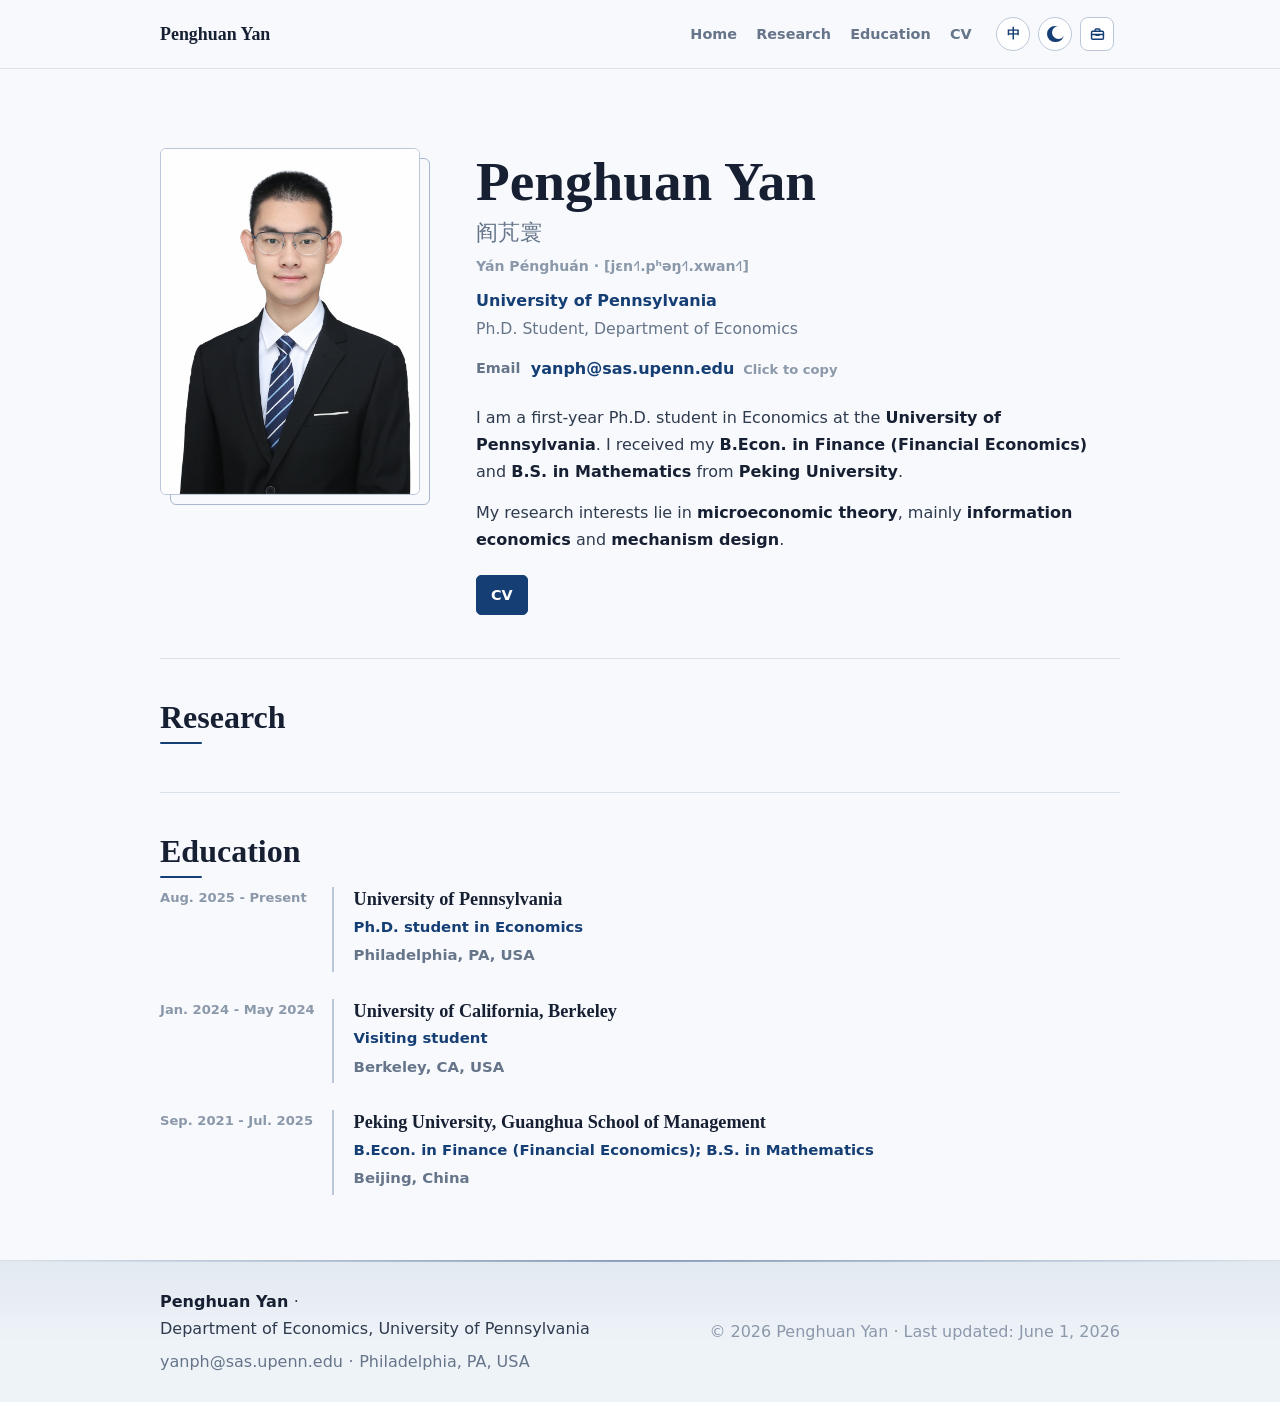
==== index.html @ 99eb7aa3 "Deploy static site from yanph2003/yanph2003-site-source@e42d68d009aa520692b588f45a4c10250c3b71d7" ====
<!DOCTYPE html><html lang="en" data-layout="default"> <head><meta charset="UTF-8"><meta name="viewport" content="width=device-width, initial-scale=1.0"><meta name="description" content="I am a first-year Ph.D. student in Economics at the University of Pennsylvania. I received my B.Econ. in Finance (Financial Economics) and B.S. in Mathematics from Peking University."><meta name="generator" content="Astro v6.4.2"><meta name="site-version" content="e42d68d009aa520692b588f45a4c10250c3b71d7"><link rel="icon" type="image/png" href="/images/favicon.png?v=e42d68d009aa520692b588f45a4c10250c3b71d7"><link rel="apple-touch-icon" href="/images/favicon.png?v=e42d68d009aa520692b588f45a4c10250c3b71d7"><title>Penghuan Yan - Ph.D. Student, Department of Economics</title><script>(function(){const darkLabel = "Switch to dark mode";
const lightLabel = "Switch to light mode";

      (() => {
        const storageKey = "site-theme";
        const root = document.documentElement;

        const getStoredTheme = () => {
          try {
            return localStorage.getItem(storageKey);
          } catch {
            return null;
          }
        };

        const setStoredTheme = (theme) => {
          try {
            localStorage.setItem(storageKey, theme);
          } catch {}
        };

        const applyTheme = (theme) => {
          const nextTheme = theme === "dark" ? "dark" : "light";
          root.dataset.theme = nextTheme;

          document.querySelectorAll("[data-theme-toggle]").forEach((button) => {
            const isDark = nextTheme === "dark";
            button.setAttribute("aria-pressed", String(isDark));
            button.setAttribute("aria-label", isDark ? lightLabel : darkLabel);
          });
        };

        applyTheme(getStoredTheme() ?? "light");

        const bindThemeToggle = () => {
          applyTheme(getStoredTheme() ?? root.dataset.theme ?? "light");
          document.querySelectorAll("[data-theme-toggle]").forEach((button) => {
            button.addEventListener("click", () => {
              const nextTheme = root.dataset.theme === "dark" ? "light" : "dark";
              setStoredTheme(nextTheme);
              applyTheme(nextTheme);
            });
          });
        };

        if (document.readyState === "loading") {
          document.addEventListener("DOMContentLoaded", bindThemeToggle, { once: true });
        } else {
          bindThemeToggle();
        }
      })();
    })();</script><script>
      (() => {
        const root = document.documentElement;

        const setMenuOpen = (open) => {
          root.dataset.menuOpen = open ? "true" : "false";
          document.body.style.overflow = open ? "hidden" : "";

          document.querySelectorAll("[data-menu-toggle]").forEach((button) => {
            button.setAttribute("aria-expanded", String(open));
          });

          document.querySelectorAll("[data-mobile-menu]").forEach((menu) => {
            menu.setAttribute("aria-hidden", String(!open));
          });

          document.querySelectorAll("[data-menu-backdrop]").forEach((backdrop) => {
            backdrop.hidden = !open;
          });
        };

        const bindMenu = () => {
          setMenuOpen(false);

          document.querySelectorAll("[data-menu-toggle]").forEach((button) => {
            button.addEventListener("click", () => {
              setMenuOpen(root.dataset.menuOpen !== "true");
            });
          });

          document.querySelectorAll("[data-menu-close]").forEach((item) => {
            item.addEventListener("click", () => setMenuOpen(false));
          });

          document.addEventListener("keydown", (event) => {
            if (event.key === "Escape") setMenuOpen(false);
          });
        };

        if (document.readyState === "loading") {
          document.addEventListener("DOMContentLoaded", bindMenu, { once: true });
        } else {
          bindMenu();
        }
      })();
    </script><script>(function(){const siteVersion = "e42d68d009aa520692b588f45a4c10250c3b71d7";

      (() => {
        if (siteVersion === "local-dev") return;

        const versionUrl = `/site-version.json?ts=${Date.now()}`;

        fetch(versionUrl, { cache: "no-store" })
          .then((response) => (response.ok ? response.json() : null))
          .then((data) => {
            const latest = data && data.version;
            if (!latest || latest === siteVersion) return;

            const reloadKey = `site-version-reload:${latest}`;
            if (sessionStorage.getItem(reloadKey)) return;

            sessionStorage.setItem(reloadKey, "1");
            const nextUrl = new URL(window.location.href);
            nextUrl.searchParams.set("v", String(latest).slice(0, 12));
            window.location.replace(nextUrl.toString());
          })
          .catch(() => {});
      })();
    })();</script><script>
      (() => {
        const formatUpdatedTime = () => {
          const browserTimeZone = Intl.DateTimeFormat().resolvedOptions().timeZone;

          document.querySelectorAll("[data-build-timestamp]").forEach((node) => {
            const timestamp = node.getAttribute("data-build-timestamp");
            if (!timestamp) return;

            const date = new Date(timestamp);
            const pageLocale = document.documentElement.lang?.toLowerCase().startsWith("zh") ? "zh-CN" : "en-US";
            const timeZone = browserTimeZone || "Asia/Shanghai";

            try {
              const dateTime = new Intl.DateTimeFormat(pageLocale, {
                timeZone,
                year: "numeric",
                month: pageLocale === "zh-CN" ? "numeric" : "long",
                day: "numeric",
                hour: "2-digit",
                minute: "2-digit",
                second: "2-digit",
                hour12: false,
              }).format(date);
              const zoneName = new Intl.DateTimeFormat("en-US", {
                timeZone,
                timeZoneName: "short",
              }).formatToParts(date).find((part) => part.type === "timeZoneName")?.value;

              node.textContent = zoneName ? `${dateTime} ${zoneName}` : dateTime;
            } catch {}
          });
        };

        if (document.readyState === "loading") {
          document.addEventListener("DOMContentLoaded", formatUpdatedTime, { once: true });
        } else {
          formatUpdatedTime();
        }
      })();
    </script><link rel="stylesheet" href="/_astro/BaseLayout.gi9dx5BN.css"></head> <body> <div class="site-shell"> <header class="site-header"> <nav class="site-nav" aria-label="Primary navigation"> <button class="menu-toggle" type="button" aria-label="Open navigation menu" aria-expanded="false" aria-controls="mobile-menu" data-menu-toggle> <span aria-hidden="true"></span> <span aria-hidden="true"></span> <span aria-hidden="true"></span> </button> <a class="brand" href="#home"> <span>Penghuan Yan</span> </a> <div class="nav-links"><a href="#home">Home</a><a href="#research">Research</a><a href="#education">Education</a><a href="/files/penghuan-yan-cv.pdf">CV</a></div> <div class="site-controls" aria-label="Site controls"> <a class="nav-action" href="/zh/" aria-label="Switch to Chinese"> <span aria-hidden="true">中</span> </a> <button class="theme-toggle" type="button" aria-label="Toggle dark mode" aria-pressed="false" data-theme-toggle> <span class="theme-icon" aria-hidden="true"></span> </button> <a class="nav-action toolbox-action" href="/tools/" aria-label="Open toolbox" title="Toolbox"> <svg viewBox="0 0 24 24" aria-hidden="true" focusable="false"> <path d="M9 7V6.2C9 5.5 9.5 5 10.2 5h3.6c.7 0 1.2.5 1.2 1.2V7"></path> <path d="M5.8 8h12.4c.7 0 1.3.6 1.3 1.3v7.4c0 .7-.6 1.3-1.3 1.3H5.8c-.7 0-1.3-.6-1.3-1.3V9.3C4.5 8.6 5.1 8 5.8 8Z"></path> <path d="M4.5 12h15"></path> <path d="M10 12v1.1h4V12"></path> </svg> </a> </div> </nav> </header>  <button class="mobile-menu-backdrop" type="button" data-menu-backdrop data-menu-close hidden></button> <aside class="mobile-menu" id="mobile-menu" aria-label="Mobile navigation" aria-hidden="true" data-mobile-menu> <div class="mobile-menu-head"> <span>Penghuan Yan</span> <button class="menu-close" type="button" aria-label="Close navigation menu" data-menu-close> <span aria-hidden="true"></span> <span aria-hidden="true"></span> </button> </div> <nav class="mobile-menu-links" aria-label="Mobile navigation"> <a href="#home" data-menu-close>Home</a><a href="#research" data-menu-close>Research</a><a href="#education" data-menu-close>Education</a><a href="/files/penghuan-yan-cv.pdf" data-menu-close>CV</a> </nav> </aside>  <main class="main-content">  <section class="academic-hero" id="home"> <div class="portrait-frame"> <img src="/images/profile-penghuan-yan.jpg" alt="Portrait of Penghuan Yan"> </div> <div class="hero-profile">  <h1>Penghuan Yan</h1> <p class="hero-name-cn"> <span>阎芃寰</span> <span class="name-reading">Yán Pénghuán · [jɛn˧˥.pʰəŋ˧˥.xwan˧˥]</span> </p> <p class="hero-affiliation">University of Pennsylvania</p> <p class="hero-title">Ph.D. Student, Department of Economics</p> <div class="hero-email"> <span>Email</span> <button class="email-copy" type="button" data-copy-email="yanph@sas.upenn.edu" data-copy-done="Copied" data-copy-failed="Copy failed" aria-label="Copy email address: yanph@sas.upenn.edu" title="Copy email address"> <span class="email-text">yanph@sas.upenn.edu</span> <span class="copy-status" aria-live="polite" data-copy-status> Click to copy </span> </button> </div> <div class="markdown-body hero-bio"> <p>I am a first-year Ph.D. student in Economics at the <strong>University of Pennsylvania</strong>. I received my <strong>B.Econ. in Finance (Financial Economics)</strong> and <strong>B.S. in Mathematics</strong> from <strong>Peking University</strong>.</p>
<p>My research interests lie in <strong>microeconomic theory</strong>, mainly <strong>information economics</strong> and <strong>mechanism design</strong>.</p> </div> <div class="profile-actions" aria-label="Profile links"> <a class="button" href="/files/penghuan-yan-cv.pdf"> CV </a> </div> </div> </section> <div class="page-divider" aria-hidden="true"></div> <section class="academic-section" id="research"> <h2 class="section-title">Research</h2> <div class="paper-list">  </div> </section> <div class="page-divider" aria-hidden="true"></div> <section class="academic-section" id="education"> <h2 class="section-title">Education</h2> <div class="timeline-list"> <article class="timeline-entry"> <div class="timeline-time">Aug. 2025 - Present</div> <div class="timeline-copy"> <h3>University of Pennsylvania</h3> <p class="timeline-program">Ph.D. student in Economics</p> <p class="timeline-location">Philadelphia, PA, USA</p> <div class="markdown-body">  </div> </div> </article><article class="timeline-entry"> <div class="timeline-time">Jan. 2024 - May 2024</div> <div class="timeline-copy"> <h3>University of California, Berkeley</h3> <p class="timeline-program">Visiting student</p> <p class="timeline-location">Berkeley, CA, USA</p> <div class="markdown-body">  </div> </div> </article><article class="timeline-entry"> <div class="timeline-time">Sep. 2021 - Jul. 2025</div> <div class="timeline-copy"> <h3>Peking University, Guanghua School of Management</h3> <p class="timeline-program">B.Econ. in Finance (Financial Economics); B.S. in Mathematics</p> <p class="timeline-location">Beijing, China</p> <div class="markdown-body">  </div> </div> </article> </div> </section> <script type="module">(()=>{const i=async t=>{if(navigator.clipboard&&navigator.clipboard.writeText){await navigator.clipboard.writeText(t);return}const e=document.createElement("textarea");e.value=t,e.setAttribute("readonly",""),e.style.position="fixed",e.style.opacity="0",document.body.appendChild(e),e.select(),document.execCommand("copy"),e.remove()},n=()=>{document.querySelectorAll("[data-copy-email]").forEach(t=>{if(!(t instanceof HTMLButtonElement)||t.dataset.copyBound==="true")return;t.dataset.copyBound="true";const e=t.querySelector("[data-copy-status]"),a=e?.textContent??"";let o;t.addEventListener("click",async()=>{const c=t.dataset.copyEmail;if(c){try{await i(c),e&&(e.textContent=t.dataset.copyDone??a)}catch{e&&(e.textContent=t.dataset.copyFailed??a)}o&&window.clearTimeout(o),o=window.setTimeout(()=>{e&&(e.textContent=a)},1800)}})})};document.readyState==="loading"?document.addEventListener("DOMContentLoaded",n,{once:!0}):n()})();</script>  </main> <footer class="site-footer"> <div class="site-footer-inner"> <div class="footer-identity"> <p class="footer-line"> <strong>Penghuan Yan</strong> <span class="footer-separator" aria-hidden="true">·</span> <span>Department of Economics, University of Pennsylvania</span> </p> <p class="footer-line"> <span>yanph@sas.upenn.edu</span>  <span class="footer-separator" aria-hidden="true">·</span> <span>Philadelphia, PA, USA</span>  </p> </div> <p class="footer-meta">
© 2026 Penghuan Yan · Last updated: June 1, 2026 </p> </div> </footer> </div> </body></html>
---- _astro/BaseLayout.gi9dx5BN.css ----
:root{color-scheme:light;--ink: #172033;--text: #2e3a4d;--muted: #66758a;--light: #8b98aa;--paper: #f7f9fc;--surface: #ffffff;--surface-soft: #eef3f8;--line: #d8e0ea;--line-strong: #b9c7d8;--blue-ink: #102a43;--blue: #153e75;--blue-soft: #1d4e89;--blue-rgb: 21, 62, 117;--accent: #8a6f2a;--button-ink: #ffffff;--header-bg: rgba(247, 249, 252, .92);--header-border: rgba(216, 224, 234, .92);--control-bg: var(--surface);--control-bg-hover: var(--surface-soft);--shadow: 0 16px 34px rgba(16, 42, 67, .08);--max-width: 960px;--header-height: 68px}:root[data-theme=dark]{color-scheme:dark;--ink: #e7edf7;--text: #c8d4e5;--muted: #9cafc5;--light: #8296ad;--paper: #061524;--surface: #0d2034;--surface-soft: #112a45;--line: #233c58;--line-strong: #365775;--blue-ink: #dcecff;--blue: #8fb9e8;--blue-soft: #b7d4f2;--blue-rgb: 143, 185, 232;--accent: #c2a85f;--button-ink: #061524;--header-bg: rgba(6, 21, 36, .92);--header-border: rgba(55, 87, 117, .6);--control-bg: var(--surface);--control-bg-hover: var(--surface-soft);--shadow: 0 18px 40px rgba(0, 0, 0, .28)}*{box-sizing:border-box}html{scroll-behavior:smooth;overflow-x:clip}body{margin:0;font-family:"Source Sans 3",Segoe UI,ui-sans-serif,system-ui,-apple-system,BlinkMacSystemFont,sans-serif;color:var(--text);background:var(--paper);line-height:1.7;overflow-x:clip;-webkit-font-smoothing:antialiased}a{color:var(--blue);text-decoration:none}a:hover{color:var(--blue-soft)}a:focus-visible,button:focus-visible{outline:3px solid rgba(var(--blue-rgb),.24);outline-offset:3px}img{display:block;max-width:100%}button,textarea{font:inherit}h1,h2,h3,p{margin-top:0}h1,h2,h3{color:var(--ink);font-family:Georgia,Times New Roman,"Noto Serif SC",serif;font-weight:600;letter-spacing:0}.site-shell{min-height:100vh;display:flex;flex-direction:column}.site-header{position:fixed;top:0;right:0;left:0;max-width:100vw;overflow:hidden;z-index:20;border-bottom:1px solid var(--header-border);background:var(--header-bg);backdrop-filter:blur(12px)}.site-nav{width:min(var(--max-width),calc(100% - 32px));min-height:var(--header-height);margin:0 auto;display:flex;align-items:center;justify-content:space-between;gap:1.2rem;overflow:visible}.brand{display:inline-flex;align-items:center;color:var(--ink);font-family:Georgia,Times New Roman,"Noto Serif SC",serif;font-size:1.12rem;font-weight:600;white-space:nowrap}.brand:hover{color:var(--blue)}.nav-links{flex:1 1 auto;min-width:0;display:flex;align-items:center;justify-content:flex-end;gap:1.2rem;overflow-x:auto;scrollbar-width:none}.nav-links::-webkit-scrollbar{display:none}.nav-links a{position:relative;color:var(--muted);font-size:.9rem;font-weight:600;white-space:nowrap}.nav-links a:after{content:"";position:absolute;right:0;bottom:-4px;left:0;height:1px;background:var(--blue);transform:scaleX(0);transform-origin:left;transition:transform .16s ease}.nav-links a:hover,.nav-links a:focus-visible{color:var(--blue)}.nav-links a:hover:after,.nav-links a:focus-visible:after{transform:scaleX(1)}.site-controls{flex:0 0 auto;box-sizing:border-box;width:max-content;display:flex;align-items:center;gap:.5rem;padding:.35rem;border:0;border-radius:999px;background:transparent}.menu-toggle,.mobile-menu,.mobile-menu-backdrop{display:none}.nav-action,.theme-toggle{width:34px;height:34px;display:inline-flex;align-items:center;justify-content:center;padding:0;border:1px solid var(--line-strong);border-radius:999px;background:var(--control-bg);color:var(--blue);font-size:.82rem;font-weight:750;line-height:1}.theme-toggle{cursor:pointer}.nav-action{font-family:"Source Sans 3",Segoe UI,ui-sans-serif,system-ui,-apple-system,BlinkMacSystemFont,sans-serif}.toolbox-action{width:34px;border-radius:8px}.toolbox-action svg{width:19px;height:19px;display:block;fill:none;stroke:currentColor;stroke-width:1.85;stroke-linecap:round;stroke-linejoin:round}.nav-action:hover,.theme-toggle:hover{border-color:var(--blue);background:var(--control-bg-hover);color:var(--blue-soft)}.theme-icon{position:relative;width:1.06rem;height:1.06rem;display:block;border:2px solid currentColor;border-radius:999px;background:currentColor}.theme-icon:after{content:"";position:absolute;top:-.08rem;right:-.18rem;width:.82rem;height:.82rem;border-radius:999px;background:var(--control-bg)}.theme-toggle:hover .theme-icon:after{background:var(--control-bg-hover)}:root[data-theme=dark] .theme-icon{background:transparent}:root[data-theme=dark] .theme-icon:after{display:none}.main-content{flex:1 0 auto;padding-top:var(--header-height)}.hero-profile,.paper-body,.timeline-copy,.markdown-body{min-width:0;overflow-wrap:anywhere}.academic-hero,.academic-section,.toolbox-page{width:min(var(--max-width),calc(100% - 32px));margin:0 auto}.academic-hero{display:grid;grid-template-columns:260px minmax(0,1fr);gap:3.5rem;align-items:start;padding:5rem 0 2.7rem;scroll-margin-top:calc(var(--header-height) + 16px)}.portrait-frame{position:relative;isolation:isolate}.portrait-frame:after{content:"";position:absolute;inset:10px -10px -10px 10px;z-index:-1;border:1.5px solid rgba(var(--blue-rgb),.35);border-radius:6px}.portrait-frame img{width:100%;aspect-ratio:3 / 4;object-fit:cover;border:1px solid var(--line-strong);border-radius:6px;background:var(--surface-soft)}.hero-profile{max-width:100%;padding-top:.25rem}.hero-location{margin-bottom:.45rem;color:var(--light);font-size:.86rem;font-weight:700;letter-spacing:.04em;text-transform:uppercase}.hero-profile h1{margin-bottom:.2rem;font-size:clamp(2.45rem,6vw,3.45rem);line-height:1.08}.hero-name-cn{margin-bottom:.55rem;color:var(--muted);font-family:Georgia,Times New Roman,"Noto Serif SC",serif;font-size:1.35rem}.hero-name-cn.reading-only{margin-bottom:.75rem}.name-reading{display:block;margin-top:.2rem;color:var(--light);font-family:"Source Sans 3",Segoe UI,ui-sans-serif,system-ui,-apple-system,BlinkMacSystemFont,sans-serif;font-size:.88rem;font-weight:600}.reading-only .name-reading{margin-top:0;font-size:1rem}.hero-affiliation{margin-bottom:.1rem;color:var(--blue);font-weight:700}.hero-title{margin-bottom:.75rem;color:var(--muted);font-size:.98rem}.hero-bio{width:100%;max-width:660px}.hero-email{display:flex;flex-wrap:wrap;gap:.5rem .65rem;align-items:center;margin-bottom:1.35rem}.hero-email>span{color:var(--muted);font-size:.9rem;font-weight:750}.email-copy{min-width:0;display:inline-flex;flex-wrap:wrap;align-items:baseline;gap:.55rem;padding:0;border:0;background:transparent;color:var(--blue);cursor:pointer;text-align:left}.email-copy:hover .email-text,.email-copy:focus-visible .email-text{color:var(--blue-soft);text-decoration:underline;text-underline-offset:3px}.email-text{overflow-wrap:anywhere;font-size:1rem;font-weight:750}.copy-status{flex:0 0 auto;color:var(--light);font-size:.82rem;font-weight:700}.profile-actions{display:flex;flex-wrap:wrap;gap:.75rem;align-items:center;margin-top:1.35rem}.button{min-height:40px;display:inline-flex;align-items:center;justify-content:center;gap:8px;padding:0 14px;border:1.5px solid var(--blue);border-radius:5px;background:var(--blue);color:var(--button-ink);font-size:.9rem;font-weight:700}.button.secondary{background:transparent;color:var(--blue)}.button:hover{border-color:var(--blue-soft);background:var(--blue-soft);color:var(--button-ink)}.button.secondary:hover{background:rgba(var(--blue-rgb),.1);color:var(--blue)}.page-divider{width:min(var(--max-width),calc(100% - 32px));height:1px;margin:0 auto;background:var(--line)}.academic-section{padding:2.45rem 0;scroll-margin-top:calc(var(--header-height) + 16px)}.section-title{display:inline-block;margin-bottom:.55rem;font-size:clamp(1.65rem,3vw,2rem);line-height:1.2}.section-title:after{content:"";display:block;width:42px;height:2px;margin-top:.35rem;border-radius:2px;background:var(--blue)}.section-subtitle{max-width:680px;margin-bottom:1.45rem;color:var(--muted);font-size:.96rem}.paper-list,.timeline-list{display:grid;gap:1.7rem}.paper-item{display:grid;grid-template-columns:150px minmax(0,1fr);gap:1.4rem}.timeline-entry{--timeline-time-column: 150px;display:grid;grid-template-columns:var(--timeline-time-column) minmax(0,1fr);gap:1.4rem}html[lang=zh-CN] .timeline-entry{--timeline-time-column: 205px}.paper-meta,.timeline-time{color:var(--light);font-size:.82rem;font-weight:700;font-variant-numeric:tabular-nums}.timeline-time{white-space:nowrap}.paper-meta{display:flex;flex-direction:column;gap:.35rem}.paper-body,.timeline-copy{padding-left:1.2rem;border-left:2px solid var(--line-strong)}.paper-body h3,.timeline-copy h3{margin-bottom:.25rem;font-size:1.14rem;line-height:1.38}.paper-advisor,.paper-status{margin-bottom:.35rem;color:var(--muted);font-size:.9rem}.paper-status{color:var(--blue);font-weight:700}.paper-links{display:flex;flex-wrap:wrap;gap:.6rem;margin-top:.75rem}.paper-links a{padding:.18rem .55rem;border:1px solid var(--line-strong);border-radius:4px;color:var(--blue);font-size:.82rem;font-weight:700}.paper-links a:hover{border-color:var(--blue);background:var(--surface-soft)}.toolbox-page{padding:4.5rem 0 3rem}.toolbox-hero{margin-bottom:2.2rem}.toolbox-kicker{color:var(--accent);font-size:.78rem;font-weight:800;letter-spacing:.08em;text-transform:uppercase}.toolbox-hero h1{margin-bottom:.45rem;font-size:clamp(2.1rem,5vw,3rem);line-height:1.1}.toolbox-hero p{max-width:680px;color:var(--muted)}.toolbox-categories{display:grid;gap:2.1rem}.toolbox-category{display:grid;gap:1rem}.toolbox-category-head h2{margin-bottom:.15rem;font-size:1.45rem}.toolbox-category-head{display:flex;align-items:flex-start;justify-content:space-between;gap:1rem}.toolbox-category-title{min-width:0}.toolbox-category-head h2:last-child{margin-bottom:0}.toolbox-category-head p,.toolbox-empty{margin-bottom:0;color:var(--muted)}.toolbox-empty{padding:1rem 0;border-top:1px solid var(--line);border-bottom:1px solid var(--line)}.tool-sort-control{flex:0 0 auto;display:inline-flex;align-items:center;gap:.45rem;color:var(--light);font-size:.78rem;font-weight:750}.tool-sort-label{white-space:nowrap}.tool-sort-select-wrap{position:relative;min-width:92px;border-radius:999px}.tool-sort-select-wrap:after{content:"";position:absolute;top:50%;right:.72rem;width:.42rem;height:.42rem;border-right:1.5px solid currentColor;border-bottom:1.5px solid currentColor;color:var(--muted);pointer-events:none;transform:translateY(-64%) rotate(45deg)}.tool-sort-select{width:100%;min-height:32px;padding:0 1.85rem 0 .78rem;border:1px solid var(--line-strong);border-radius:999px;background:var(--surface);color:var(--muted);appearance:none;cursor:pointer;font-size:.78rem;font-weight:800;line-height:1}.tool-sort-select:hover,.tool-sort-select:focus-visible{border-color:var(--blue);background:var(--surface-soft);color:var(--blue)}.tool-card-grid{display:grid;grid-template-columns:repeat(2,minmax(0,1fr));gap:1rem}.tool-card{min-height:176px;display:flex;flex-direction:column;justify-content:space-between;gap:1rem;padding:1rem;border:1px solid var(--line);border-radius:6px;background:var(--surface);box-shadow:var(--shadow);color:var(--text);transition:transform .16s ease;will-change:transform}.tool-card-main{min-width:0;display:grid;grid-template-columns:58px minmax(0,1fr);gap:.9rem;align-items:start}.tool-card-icon{width:58px;aspect-ratio:1;display:inline-flex;align-items:center;justify-content:center;overflow:hidden;border:1px solid var(--line);border-radius:8px;background:var(--surface-soft);color:var(--blue)}.tool-card-icon img{width:100%;height:100%;object-fit:contain;padding:.45rem}.tool-card-icon span{font-family:Georgia,Times New Roman,"Noto Serif SC",serif;font-size:1.3rem;font-weight:700}.tool-card-copy{min-width:0}.tool-card:hover,.tool-card:focus-visible{border-color:var(--blue);color:var(--text);transform:translateY(-1px)}.tool-card h3{margin:.2rem 0 .35rem;font-size:1.22rem}.tool-card p{margin-bottom:0;color:var(--muted);font-size:.94rem}.tool-tags{display:flex;flex-wrap:wrap;gap:.45rem}.tool-tags span{padding:.12rem .48rem;border:1px solid var(--line);border-radius:999px;color:var(--light);font-size:.76rem;font-weight:700}.timeline-copy h3{margin-bottom:.15rem}.timeline-program,.timeline-location{margin-bottom:.2rem;color:var(--blue);font-size:.93rem;font-weight:700}.timeline-location{color:var(--muted);font-weight:600}.markdown-body p{margin-bottom:.85rem}.markdown-body p:last-child,.markdown-body ul:last-child{margin-bottom:0}.markdown-body strong{color:var(--ink);font-weight:750}.markdown-body ul{margin:.7rem 0 .1rem;padding-left:1.1rem}.markdown-body li{margin:.3rem 0}.markdown-body code{padding:.05rem .25rem;border-radius:3px;background:var(--surface-soft);color:var(--blue-ink);font-size:.9em}.site-footer{flex-shrink:0;position:relative;margin-top:1.6rem;border-top:1px solid var(--line);background:linear-gradient(180deg,rgba(var(--blue-rgb),.055),transparent 58%),var(--surface-soft)}.site-footer:before{content:"";position:absolute;top:-1px;right:0;left:0;height:2px;background:linear-gradient(90deg,transparent,rgba(var(--blue-rgb),.42),transparent)}.site-footer-inner{width:min(var(--max-width),calc(100% - 32px));margin:0 auto;display:flex;align-items:center;justify-content:space-between;gap:2rem;padding:1.7rem 0}.footer-identity p,.footer-meta{margin:0}.footer-identity{min-width:0;max-width:100%}.footer-identity p{overflow-wrap:anywhere}.footer-line{display:flex;flex-wrap:wrap;gap:0 .35rem}.footer-line>*{min-width:0}.footer-line span{overflow-wrap:anywhere}.footer-identity p+p{margin-top:.35rem}.footer-identity strong{color:var(--ink)}.footer-identity p:first-child{color:var(--text)}.footer-identity p:last-child{color:var(--muted)}.footer-meta{flex:0 0 auto;color:var(--light);text-align:right;white-space:nowrap}.site-footer-meta-only .site-footer-inner{justify-content:center}.site-footer-meta-only .footer-meta{margin-right:auto;margin-left:auto;text-align:center}@media(max-width:700px),(max-width:760px)and (max-aspect-ratio:4 / 5){html[lang=en]{--header-height: 52px}html[lang=en] .site-nav{position:relative;width:min(var(--max-width),calc(100vw - 24px));display:grid;grid-template-columns:42px minmax(0,1fr) max-content;align-items:center;gap:.5rem;min-height:var(--header-height)}html[lang=en] .brand,html[lang=en] .nav-links{display:none}html[lang=en] .menu-toggle{grid-column:1;justify-self:start;width:42px;height:36px;display:inline-flex;flex-direction:column;align-items:center;justify-content:center;gap:4px;padding:0;border:0;border-radius:9px;background:transparent;color:var(--blue);cursor:pointer}html[lang=en] .menu-toggle:hover,html[lang=en] .menu-toggle:focus-visible{background:var(--control-bg-hover)}html[lang=en] .menu-toggle span{width:18px;height:2px;border-radius:999px;background:currentColor}html[lang=en] .site-controls{position:absolute;top:50%;right:0;transform:translateY(-50%);max-width:calc(100vw - 86px);padding:.24rem;gap:.28rem;overflow:visible}html[lang=en] .nav-action,html[lang=en] .theme-toggle{width:31px;height:31px}html[lang=en] .toolbox-action{width:31px;border-radius:7px}html[lang=en][data-layout=simple] .site-nav{grid-template-columns:minmax(0,1fr) max-content}html[lang=en][data-layout=simple] .brand{grid-column:1;display:inline-flex;min-width:0;overflow:hidden;text-overflow:ellipsis}html[lang=en][data-layout=simple] .site-controls{grid-column:2;justify-self:end;position:static;transform:none}html[lang=en] .mobile-menu-backdrop{position:fixed;inset:0;z-index:40;display:block;border:0;background:#0615245c;backdrop-filter:blur(2px)}html[lang=en] .mobile-menu-backdrop[hidden]{display:none}html[lang=en] .mobile-menu{position:fixed;top:0;bottom:0;left:0;z-index:41;width:min(300px,calc(100vw - 48px));display:block;padding:1.1rem;border-right:1px solid var(--header-border);background:var(--surface);transform:translate(-104%);transition:transform .18s ease}html[lang=en][data-menu-open=true] .mobile-menu{transform:translate(0)}html[lang=en] .mobile-menu-head{display:flex;align-items:center;justify-content:space-between;gap:1rem;padding-bottom:1rem;border-bottom:1px solid var(--line);color:var(--ink);font-family:Georgia,Times New Roman,"Noto Serif SC",serif;font-size:1.06rem;font-weight:600}html[lang=en] .menu-close{width:34px;height:34px;position:relative;display:inline-flex;border:1px solid var(--line-strong);border-radius:999px;background:var(--control-bg);color:var(--blue);cursor:pointer}html[lang=en] .menu-close span{position:absolute;top:50%;left:50%;width:15px;height:2px;border-radius:999px;background:currentColor}html[lang=en] .menu-close span:first-child{transform:translate(-50%,-50%) rotate(45deg)}html[lang=en] .menu-close span:last-child{transform:translate(-50%,-50%) rotate(-45deg)}html[lang=en] .mobile-menu-links{display:grid;gap:.35rem;padding-top:1rem}html[lang=en] .mobile-menu-links a{display:block;padding:.72rem .25rem;border-bottom:1px solid var(--line);color:var(--text);font-size:.98rem;font-weight:700}}@media(max-width:520px),(max-width:580px)and (max-aspect-ratio:3 / 4){html[lang=zh-CN]{--header-height: 52px}html[lang=zh-CN] .site-nav{position:relative;width:min(var(--max-width),calc(100vw - 24px));display:grid;grid-template-columns:42px minmax(0,1fr) max-content;align-items:center;gap:.5rem;min-height:var(--header-height)}html[lang=zh-CN] .brand,html[lang=zh-CN] .nav-links{display:none}html[lang=zh-CN] .menu-toggle{grid-column:1;justify-self:start;width:42px;height:36px;display:inline-flex;flex-direction:column;align-items:center;justify-content:center;gap:4px;padding:0;border:0;border-radius:9px;background:transparent;color:var(--blue);cursor:pointer}html[lang=zh-CN] .menu-toggle:hover,html[lang=zh-CN] .menu-toggle:focus-visible{background:var(--control-bg-hover)}html[lang=zh-CN] .menu-toggle span{width:18px;height:2px;border-radius:999px;background:currentColor}html[lang=zh-CN] .site-controls{position:absolute;top:50%;right:0;transform:translateY(-50%);max-width:calc(100vw - 86px);padding:.24rem;gap:.28rem;overflow:visible}html[lang=zh-CN] .nav-action,html[lang=zh-CN] .theme-toggle{width:31px;height:31px}html[lang=zh-CN] .toolbox-action{width:31px;border-radius:7px}html[lang=zh-CN][data-layout=simple] .site-nav{grid-template-columns:minmax(0,1fr) max-content}html[lang=zh-CN][data-layout=simple] .brand{grid-column:1;display:inline-flex;min-width:0;overflow:hidden;text-overflow:ellipsis}html[lang=zh-CN][data-layout=simple] .site-controls{grid-column:2;justify-self:end;position:static;transform:none}html[lang=zh-CN] .mobile-menu-backdrop{position:fixed;inset:0;z-index:40;display:block;border:0;background:#0615245c;backdrop-filter:blur(2px)}html[lang=zh-CN] .mobile-menu-backdrop[hidden]{display:none}html[lang=zh-CN] .mobile-menu{position:fixed;top:0;bottom:0;left:0;z-index:41;width:min(300px,calc(100vw - 48px));display:block;padding:1.1rem;border-right:1px solid var(--header-border);background:var(--surface);transform:translate(-104%);transition:transform .18s ease}html[lang=zh-CN][data-menu-open=true] .mobile-menu{transform:translate(0)}html[lang=zh-CN] .mobile-menu-head{display:flex;align-items:center;justify-content:space-between;gap:1rem;padding-bottom:1rem;border-bottom:1px solid var(--line);color:var(--ink);font-family:Georgia,Times New Roman,"Noto Serif SC",serif;font-size:1.06rem;font-weight:600}html[lang=zh-CN] .menu-close{width:34px;height:34px;position:relative;display:inline-flex;border:1px solid var(--line-strong);border-radius:999px;background:var(--control-bg);color:var(--blue);cursor:pointer}html[lang=zh-CN] .menu-close span{position:absolute;top:50%;left:50%;width:15px;height:2px;border-radius:999px;background:currentColor}html[lang=zh-CN] .menu-close span:first-child{transform:translate(-50%,-50%) rotate(45deg)}html[lang=zh-CN] .menu-close span:last-child{transform:translate(-50%,-50%) rotate(-45deg)}html[lang=zh-CN] .mobile-menu-links{display:grid;gap:.35rem;padding-top:1rem}html[lang=zh-CN] .mobile-menu-links a{display:block;padding:.72rem .25rem;border-bottom:1px solid var(--line);color:var(--text);font-size:.98rem;font-weight:700}}@media(max-width:820px){.site-header{position:sticky}.main-content{padding-top:0}.academic-hero{grid-template-columns:1fr;gap:2rem;justify-items:center;padding:3rem 0 2.2rem}.toolbox-page{padding:3rem 0 2.4rem}.tool-card-grid{grid-template-columns:1fr}.toolbox-category-head{align-items:flex-start;flex-direction:column}.portrait-frame{width:min(260px,calc(100vw - 52px));margin:0 auto}.hero-profile{width:100%;text-align:center}.hero-affiliation,.hero-title,.hero-name-cn{margin-right:auto;margin-left:auto}.hero-bio{margin-right:auto;margin-left:auto;text-align:left}.profile-actions,.hero-email{justify-content:center}.paper-item,.timeline-entry{grid-template-columns:1fr}.timeline-time{white-space:normal}.paper-body,.timeline-copy{padding-left:1rem}}@media(max-width:540px){.academic-hero,.academic-section{width:min(var(--max-width),calc(100% - 28px))}.academic-hero{padding-top:2.1rem}.hero-profile h1{overflow-wrap:break-word;font-size:clamp(1.85rem,9.4vw,2.25rem)}.hero-email{align-items:center;flex-direction:column;gap:.2rem}.hero-bio{width:min(100%,300px)}.email-copy{max-width:100%;align-items:center;flex-direction:column;gap:.08rem;justify-content:center;text-align:center}.email-text{max-width:100%}.profile-actions{align-items:center;flex-direction:row}.button{width:auto}.copy-status{display:block}}@media(max-width:720px){.site-footer-inner{align-items:flex-start;flex-direction:column;gap:.7rem}.footer-meta{text-align:left;white-space:normal}.footer-line{display:grid;gap:.18rem}.footer-separator{display:none}.site-footer-meta-only .site-footer-inner{align-items:center}.site-footer-meta-only .footer-meta{width:100%;text-align:center}}
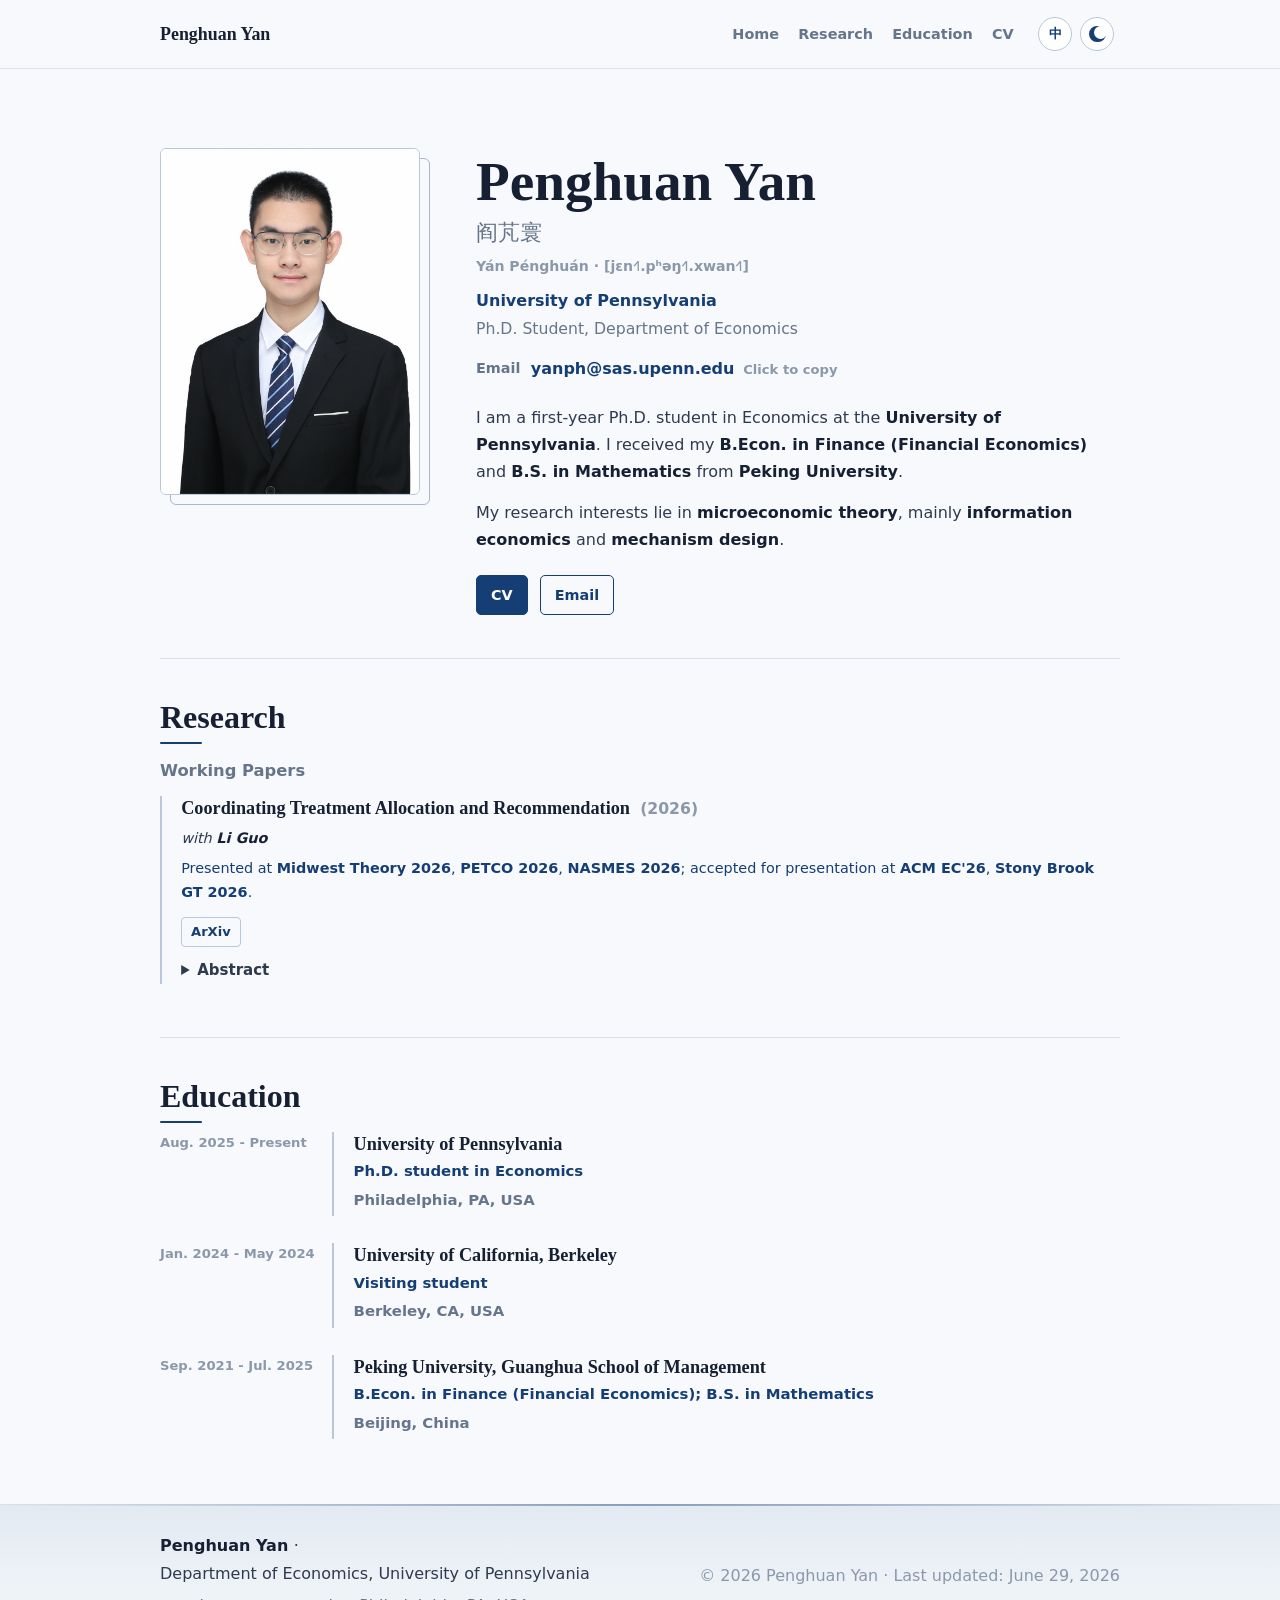
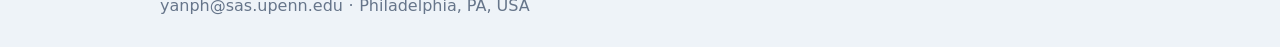
==== commit 42631a59: "Deploy static site from yanph2003/yanph2003-site-source@12054834e69eca83f6e524bc5af99f239e51ce1f" ====
--- a/index.html
+++ b/index.html
@@ -1,4 +1,23 @@
-<!DOCTYPE html><html lang="en" data-layout="default"> <head><meta charset="UTF-8"><meta name="viewport" content="width=device-width, initial-scale=1.0"><meta name="description" content="I am a first-year Ph.D. student in Economics at the University of Pennsylvania. I received my B.Econ. in Finance (Financial Economics) and B.S. in Mathematics from Peking University."><meta name="generator" content="Astro v6.4.2"><meta name="site-version" content="e42d68d009aa520692b588f45a4c10250c3b71d7"><link rel="icon" type="image/png" href="/images/favicon.png?v=e42d68d009aa520692b588f45a4c10250c3b71d7"><link rel="apple-touch-icon" href="/images/favicon.png?v=e42d68d009aa520692b588f45a4c10250c3b71d7"><title>Penghuan Yan - Ph.D. Student, Department of Economics</title><script>(function(){const darkLabel = "Switch to dark mode";
+<!DOCTYPE html><html lang="en" data-layout="default"> <head><meta charset="UTF-8"><meta name="viewport" content="width=device-width, initial-scale=1.0"><meta name="description" content="I am a first-year Ph.D. student in Economics at the University of Pennsylvania. I received my B.Econ. in Finance (Financial Economics) and B.S. in Mathematics from Peking University."><meta name="generator" content="Astro v6.4.2"><meta name="site-version" content="12054834e69eca83f6e524bc5af99f239e51ce1f"><link rel="icon" type="image/png" href="/images/favicon.png?v=12054834e69eca83f6e524bc5af99f239e51ce1f"><link rel="apple-touch-icon" href="/images/favicon.png?v=12054834e69eca83f6e524bc5af99f239e51ce1f"><title>Penghuan Yan - Ph.D. Student, Department of Economics</title><script>
+      (() => {
+        const root = document.documentElement;
+        root.dataset.headerBooting = "true";
+
+        const clearHeaderBooting = () => {
+          window.requestAnimationFrame(() => {
+            window.requestAnimationFrame(() => {
+              delete root.dataset.headerBooting;
+            });
+          });
+        };
+
+        if (document.readyState === "loading") {
+          document.addEventListener("DOMContentLoaded", clearHeaderBooting, { once: true });
+        } else {
+          clearHeaderBooting();
+        }
+      })();
+    </script><script>(function(){const darkLabel = "Switch to dark mode";
 const lightLabel = "Switch to light mode";
 
       (() => {
@@ -19,15 +38,36 @@
           } catch {}
         };
 
-        const applyTheme = (theme) => {
+        let themeTransitionReset = 0;
+
+        const withoutThemeTransition = (callback) => {
+          root.dataset.themeChanging = "true";
+          callback();
+          window.cancelAnimationFrame(themeTransitionReset);
+          themeTransitionReset = window.requestAnimationFrame(() => {
+            themeTransitionReset = window.requestAnimationFrame(() => {
+              delete root.dataset.themeChanging;
+            });
+          });
+        };
+
+        const applyTheme = (theme, options = {}) => {
           const nextTheme = theme === "dark" ? "dark" : "light";
-          root.dataset.theme = nextTheme;
-
-          document.querySelectorAll("[data-theme-toggle]").forEach((button) => {
-            const isDark = nextTheme === "dark";
-            button.setAttribute("aria-pressed", String(isDark));
-            button.setAttribute("aria-label", isDark ? lightLabel : darkLabel);
-          });
+          const commitTheme = () => {
+            root.dataset.theme = nextTheme;
+
+            document.querySelectorAll("[data-theme-toggle]").forEach((button) => {
+              const isDark = nextTheme === "dark";
+              button.setAttribute("aria-pressed", String(isDark));
+              button.setAttribute("aria-label", isDark ? lightLabel : darkLabel);
+            });
+          };
+
+          if (options.instant) {
+            withoutThemeTransition(commitTheme);
+          } else {
+            commitTheme();
+          }
         };
 
         applyTheme(getStoredTheme() ?? "light");
@@ -38,7 +78,7 @@
             button.addEventListener("click", () => {
               const nextTheme = root.dataset.theme === "dark" ? "light" : "dark";
               setStoredTheme(nextTheme);
-              applyTheme(nextTheme);
+              applyTheme(nextTheme, { instant: true });
             });
           });
         };
@@ -94,7 +134,7 @@
           bindMenu();
         }
       })();
-    </script><script>(function(){const siteVersion = "e42d68d009aa520692b588f45a4c10250c3b71d7";
+    </script><script>(function(){const siteVersion = "12054834e69eca83f6e524bc5af99f239e51ce1f";
 
       (() => {
         if (siteVersion === "local-dev") return;
@@ -157,6 +197,6 @@
           formatUpdatedTime();
         }
       })();
-    </script><link rel="stylesheet" href="/_astro/BaseLayout.gi9dx5BN.css"></head> <body> <div class="site-shell"> <header class="site-header"> <nav class="site-nav" aria-label="Primary navigation"> <button class="menu-toggle" type="button" aria-label="Open navigation menu" aria-expanded="false" aria-controls="mobile-menu" data-menu-toggle> <span aria-hidden="true"></span> <span aria-hidden="true"></span> <span aria-hidden="true"></span> </button> <a class="brand" href="#home"> <span>Penghuan Yan</span> </a> <div class="nav-links"><a href="#home">Home</a><a href="#research">Research</a><a href="#education">Education</a><a href="/files/penghuan-yan-cv.pdf">CV</a></div> <div class="site-controls" aria-label="Site controls"> <a class="nav-action" href="/zh/" aria-label="Switch to Chinese"> <span aria-hidden="true">中</span> </a> <button class="theme-toggle" type="button" aria-label="Toggle dark mode" aria-pressed="false" data-theme-toggle> <span class="theme-icon" aria-hidden="true"></span> </button> <a class="nav-action toolbox-action" href="/tools/" aria-label="Open toolbox" title="Toolbox"> <svg viewBox="0 0 24 24" aria-hidden="true" focusable="false"> <path d="M9 7V6.2C9 5.5 9.5 5 10.2 5h3.6c.7 0 1.2.5 1.2 1.2V7"></path> <path d="M5.8 8h12.4c.7 0 1.3.6 1.3 1.3v7.4c0 .7-.6 1.3-1.3 1.3H5.8c-.7 0-1.3-.6-1.3-1.3V9.3C4.5 8.6 5.1 8 5.8 8Z"></path> <path d="M4.5 12h15"></path> <path d="M10 12v1.1h4V12"></path> </svg> </a> </div> </nav> </header>  <button class="mobile-menu-backdrop" type="button" data-menu-backdrop data-menu-close hidden></button> <aside class="mobile-menu" id="mobile-menu" aria-label="Mobile navigation" aria-hidden="true" data-mobile-menu> <div class="mobile-menu-head"> <span>Penghuan Yan</span> <button class="menu-close" type="button" aria-label="Close navigation menu" data-menu-close> <span aria-hidden="true"></span> <span aria-hidden="true"></span> </button> </div> <nav class="mobile-menu-links" aria-label="Mobile navigation"> <a href="#home" data-menu-close>Home</a><a href="#research" data-menu-close>Research</a><a href="#education" data-menu-close>Education</a><a href="/files/penghuan-yan-cv.pdf" data-menu-close>CV</a> </nav> </aside>  <main class="main-content">  <section class="academic-hero" id="home"> <div class="portrait-frame"> <img src="/images/profile-penghuan-yan.jpg" alt="Portrait of Penghuan Yan"> </div> <div class="hero-profile">  <h1>Penghuan Yan</h1> <p class="hero-name-cn"> <span>阎芃寰</span> <span class="name-reading">Yán Pénghuán · [jɛn˧˥.pʰəŋ˧˥.xwan˧˥]</span> </p> <p class="hero-affiliation">University of Pennsylvania</p> <p class="hero-title">Ph.D. Student, Department of Economics</p> <div class="hero-email"> <span>Email</span> <button class="email-copy" type="button" data-copy-email="yanph@sas.upenn.edu" data-copy-done="Copied" data-copy-failed="Copy failed" aria-label="Copy email address: yanph@sas.upenn.edu" title="Copy email address"> <span class="email-text">yanph@sas.upenn.edu</span> <span class="copy-status" aria-live="polite" data-copy-status> Click to copy </span> </button> </div> <div class="markdown-body hero-bio"> <p>I am a first-year Ph.D. student in Economics at the <strong>University of Pennsylvania</strong>. I received my <strong>B.Econ. in Finance (Financial Economics)</strong> and <strong>B.S. in Mathematics</strong> from <strong>Peking University</strong>.</p>
-<p>My research interests lie in <strong>microeconomic theory</strong>, mainly <strong>information economics</strong> and <strong>mechanism design</strong>.</p> </div> <div class="profile-actions" aria-label="Profile links"> <a class="button" href="/files/penghuan-yan-cv.pdf"> CV </a> </div> </div> </section> <div class="page-divider" aria-hidden="true"></div> <section class="academic-section" id="research"> <h2 class="section-title">Research</h2> <div class="paper-list">  </div> </section> <div class="page-divider" aria-hidden="true"></div> <section class="academic-section" id="education"> <h2 class="section-title">Education</h2> <div class="timeline-list"> <article class="timeline-entry"> <div class="timeline-time">Aug. 2025 - Present</div> <div class="timeline-copy"> <h3>University of Pennsylvania</h3> <p class="timeline-program">Ph.D. student in Economics</p> <p class="timeline-location">Philadelphia, PA, USA</p> <div class="markdown-body">  </div> </div> </article><article class="timeline-entry"> <div class="timeline-time">Jan. 2024 - May 2024</div> <div class="timeline-copy"> <h3>University of California, Berkeley</h3> <p class="timeline-program">Visiting student</p> <p class="timeline-location">Berkeley, CA, USA</p> <div class="markdown-body">  </div> </div> </article><article class="timeline-entry"> <div class="timeline-time">Sep. 2021 - Jul. 2025</div> <div class="timeline-copy"> <h3>Peking University, Guanghua School of Management</h3> <p class="timeline-program">B.Econ. in Finance (Financial Economics); B.S. in Mathematics</p> <p class="timeline-location">Beijing, China</p> <div class="markdown-body">  </div> </div> </article> </div> </section> <script type="module">(()=>{const i=async t=>{if(navigator.clipboard&&navigator.clipboard.writeText){await navigator.clipboard.writeText(t);return}const e=document.createElement("textarea");e.value=t,e.setAttribute("readonly",""),e.style.position="fixed",e.style.opacity="0",document.body.appendChild(e),e.select(),document.execCommand("copy"),e.remove()},n=()=>{document.querySelectorAll("[data-copy-email]").forEach(t=>{if(!(t instanceof HTMLButtonElement)||t.dataset.copyBound==="true")return;t.dataset.copyBound="true";const e=t.querySelector("[data-copy-status]"),a=e?.textContent??"";let o;t.addEventListener("click",async()=>{const c=t.dataset.copyEmail;if(c){try{await i(c),e&&(e.textContent=t.dataset.copyDone??a)}catch{e&&(e.textContent=t.dataset.copyFailed??a)}o&&window.clearTimeout(o),o=window.setTimeout(()=>{e&&(e.textContent=a)},1800)}})})};document.readyState==="loading"?document.addEventListener("DOMContentLoaded",n,{once:!0}):n()})();</script>  </main> <footer class="site-footer"> <div class="site-footer-inner"> <div class="footer-identity"> <p class="footer-line"> <strong>Penghuan Yan</strong> <span class="footer-separator" aria-hidden="true">·</span> <span>Department of Economics, University of Pennsylvania</span> </p> <p class="footer-line"> <span>yanph@sas.upenn.edu</span>  <span class="footer-separator" aria-hidden="true">·</span> <span>Philadelphia, PA, USA</span>  </p> </div> <p class="footer-meta">
-© 2026 Penghuan Yan · Last updated: June 1, 2026 </p> </div> </footer> </div> </body></html>+    </script><link rel="stylesheet" href="/_astro/BaseLayout.DNlfDnOT.css"></head> <body> <div class="site-shell"> <header class="site-header"> <nav class="site-nav" aria-label="Primary navigation"> <button class="menu-toggle" type="button" aria-label="Open navigation menu" aria-expanded="false" aria-controls="mobile-menu" data-menu-toggle> <span aria-hidden="true"></span> <span aria-hidden="true"></span> <span aria-hidden="true"></span> </button> <span class="tool-header-leading-slot" data-tool-header-leading data-empty="true">  </span> <a class="brand" href="#home"> <span>Penghuan Yan</span> </a> <div class="nav-links"><a href="#home">Home</a><a href="#research">Research</a><a href="#education">Education</a><a href="/files/penghuan-yan-cv.pdf">CV</a></div> <div class="site-controls" aria-label="Site controls"> <span class="tool-header-actions-slot" data-tool-header-actions data-empty="true">   </span> <a class="nav-action" href="/zh/" aria-label="Switch to Chinese"> <span aria-hidden="true">中</span> </a> <button class="theme-toggle" type="button" aria-label="Toggle dark mode" aria-pressed="false" data-theme-toggle> <span class="theme-icon" aria-hidden="true"></span> </button>   </div> </nav> </header>  <button class="mobile-menu-backdrop" type="button" data-menu-backdrop data-menu-close hidden></button> <aside class="mobile-menu" id="mobile-menu" aria-label="Mobile navigation" aria-hidden="true" data-mobile-menu> <div class="mobile-menu-head"> <span>Penghuan Yan</span> <button class="menu-close" type="button" aria-label="Close navigation menu" data-menu-close> <span aria-hidden="true"></span> <span aria-hidden="true"></span> </button> </div> <nav class="mobile-menu-links" aria-label="Mobile navigation"> <a href="#home" data-menu-close>Home</a><a href="#research" data-menu-close>Research</a><a href="#education" data-menu-close>Education</a><a href="/files/penghuan-yan-cv.pdf" data-menu-close>CV</a> </nav> </aside>  <main class="main-content">  <section class="academic-hero" id="home"> <div class="portrait-frame"> <img src="/images/profile-penghuan-yan.jpg" alt="Portrait of Penghuan Yan"> </div> <div class="hero-profile">  <h1>Penghuan Yan</h1> <p class="hero-name-cn"> <span>阎芃寰</span> <span class="name-reading">Yán Pénghuán · [jɛn˧˥.pʰəŋ˧˥.xwan˧˥]</span> </p> <p class="hero-affiliation">University of Pennsylvania</p> <p class="hero-title">Ph.D. Student, Department of Economics</p> <div class="hero-email"> <span>Email</span> <button class="email-copy" type="button" data-copy-email="yanph@sas.upenn.edu" data-copy-done="Copied" data-copy-failed="Copy failed" aria-label="Copy email address: yanph@sas.upenn.edu" title="Copy email address"> <span class="email-text">yanph@sas.upenn.edu</span> <span class="copy-status" aria-live="polite" data-copy-status> Click to copy </span> </button> </div> <div class="markdown-body hero-bio"> <p>I am a first-year Ph.D. student in Economics at the <strong>University of Pennsylvania</strong>. I received my <strong>B.Econ. in Finance (Financial Economics)</strong> and <strong>B.S. in Mathematics</strong> from <strong>Peking University</strong>.</p>
+<p>My research interests lie in <strong>microeconomic theory</strong>, mainly <strong>information economics</strong> and <strong>mechanism design</strong>.</p> </div> <div class="profile-actions" aria-label="Profile links"> <a class="button" href="/files/penghuan-yan-cv.pdf"> CV </a><a class="button secondary" href="mailto:yanph@sas.upenn.edu"> Email </a> </div> </div> </section> <div class="page-divider" aria-hidden="true"></div> <section class="academic-section" id="research"> <h2 class="section-title">Research</h2> <div class="research-groups"> <section class="research-group" aria-labelledby="research-working-paper"> <h3 class="research-group-title" id="research-working-paper"> Working Papers </h3> <div class="paper-list"> <article class="paper-item"> <div class="paper-body"> <h4 class="paper-title"> <span>Coordinating Treatment Allocation and Recommendation</span> <span class="paper-year">(2026)</span> </h4>  <p class="paper-coauthors"> <span>with </span> <a class="paper-coauthor-name" href="https://liguo16.com/">Li Guo</a><span></span>  <span></span> </p>  <p class="paper-status"> <span>Presented at </span><strong>Midwest Theory 2026</strong><span>, </span><strong>PETCO 2026</strong><span>, </span><strong>NASMES 2026</strong><span>; accepted for presentation at </span><strong>ACM EC&#39;26</strong><span>, </span><strong>Stony Brook GT 2026</strong><span>.</span> </p> <div class="paper-links"> <a href="https://arxiv.org/pdf/2606.21120">ArXiv</a> </div> <details class="paper-abstract"> <summary><strong>Abstract</strong></summary> <p>We study a model in which a sender allocates limited treatment to agents with heterogeneous quality and later recommends selected agents to a receiver, seeking to maximize the number of agents accepted by the receiver. All agents value treatment, which improves agents&#39; quality, but treatment must be allocated before the sender observes agents&#39; initial quality; recommendation occurs only after quality is learned. A natural benchmark is to design the two instruments separately: allocate treatment randomly first, and then recommend agents from the top down afterward. Our main result shows that the sender can do strictly better by coordinating treatment allocation with recommendations. In the optimal joint mechanism, treatment is non-monotone in quality: an intermediate group has a lower treatment probability than both higher- and lower-quality agents, but is compensated with a guaranteed recommendation when treatment is realized. We provide an implementation through contracts that induce self-selection and discuss applications to education, industrial policy, and startup incubation. The takeaway is simple: coordinate treatment allocation and recommendation.</p>  </details> </div> </article> </div> </section> </div> </section> <div class="page-divider" aria-hidden="true"></div> <section class="academic-section" id="education"> <h2 class="section-title">Education</h2> <div class="timeline-list"> <article class="timeline-entry"> <div class="timeline-time">Aug. 2025 - Present</div> <div class="timeline-copy"> <h3>University of Pennsylvania</h3> <p class="timeline-program">Ph.D. student in Economics</p> <p class="timeline-location">Philadelphia, PA, USA</p> <div class="markdown-body">  </div> </div> </article><article class="timeline-entry"> <div class="timeline-time">Jan. 2024 - May 2024</div> <div class="timeline-copy"> <h3>University of California, Berkeley</h3> <p class="timeline-program">Visiting student</p> <p class="timeline-location">Berkeley, CA, USA</p> <div class="markdown-body">  </div> </div> </article><article class="timeline-entry"> <div class="timeline-time">Sep. 2021 - Jul. 2025</div> <div class="timeline-copy"> <h3>Peking University, Guanghua School of Management</h3> <p class="timeline-program">B.Econ. in Finance (Financial Economics); B.S. in Mathematics</p> <p class="timeline-location">Beijing, China</p> <div class="markdown-body">  </div> </div> </article> </div> </section> <script type="module">(()=>{const i=async t=>{if(navigator.clipboard&&navigator.clipboard.writeText){await navigator.clipboard.writeText(t);return}const e=document.createElement("textarea");e.value=t,e.setAttribute("readonly",""),e.style.position="fixed",e.style.opacity="0",document.body.appendChild(e),e.select(),document.execCommand("copy"),e.remove()},n=()=>{document.querySelectorAll("[data-copy-email]").forEach(t=>{if(!(t instanceof HTMLButtonElement)||t.dataset.copyBound==="true")return;t.dataset.copyBound="true";const e=t.querySelector("[data-copy-status]"),a=e?.textContent??"";let o;t.addEventListener("click",async()=>{const c=t.dataset.copyEmail;if(c){try{await i(c),e&&(e.textContent=t.dataset.copyDone??a)}catch{e&&(e.textContent=t.dataset.copyFailed??a)}o&&window.clearTimeout(o),o=window.setTimeout(()=>{e&&(e.textContent=a)},1800)}})})};document.readyState==="loading"?document.addEventListener("DOMContentLoaded",n,{once:!0}):n()})();</script>  </main> <footer class="site-footer"> <div class="site-footer-inner"> <div class="footer-identity"> <p class="footer-line"> <strong>Penghuan Yan</strong> <span class="footer-separator" aria-hidden="true">·</span> <span>Department of Economics, University of Pennsylvania</span> </p> <p class="footer-line"> <span>yanph@sas.upenn.edu</span>  <span class="footer-separator" aria-hidden="true">·</span> <span>Philadelphia, PA, USA</span>  </p> </div> <p class="footer-meta">
+© 2026 Penghuan Yan · Last updated: June 29, 2026 </p> </div> </footer> </div> </body></html>
--- a/_astro/BaseLayout.DNlfDnOT.css
+++ b/_astro/BaseLayout.DNlfDnOT.css
@@ -0,0 +1 @@
+:root{color-scheme:light;--ink: #172033;--text: #2e3a4d;--muted: #66758a;--light: #8b98aa;--paper: #f7f9fc;--surface: #ffffff;--surface-soft: #eef3f8;--line: #d8e0ea;--line-strong: #b9c7d8;--blue-ink: #102a43;--blue: #153e75;--blue-soft: #1d4e89;--blue-rgb: 21, 62, 117;--accent: #8a6f2a;--button-ink: #ffffff;--header-bg: rgba(247, 249, 252, .92);--header-border: rgba(216, 224, 234, .92);--control-bg: var(--surface);--control-bg-hover: var(--surface-soft);--shadow: 0 16px 34px rgba(16, 42, 67, .08);--max-width: 960px;--header-height: 68px}:root[data-theme=dark]{color-scheme:dark;--ink: #e7edf7;--text: #c8d4e5;--muted: #9cafc5;--light: #8296ad;--paper: #061524;--surface: #0d2034;--surface-soft: #112a45;--line: #233c58;--line-strong: #365775;--blue-ink: #dcecff;--blue: #8fb9e8;--blue-soft: #b7d4f2;--blue-rgb: 143, 185, 232;--accent: #c2a85f;--button-ink: #061524;--header-bg: rgba(6, 21, 36, .92);--header-border: rgba(55, 87, 117, .6);--control-bg: var(--surface);--control-bg-hover: var(--surface-soft);--shadow: 0 18px 40px rgba(0, 0, 0, .28)}:root[data-theme-changing=true] *,:root[data-theme-changing=true] *:before,:root[data-theme-changing=true] *:after{transition:none!important}*{box-sizing:border-box}html{scroll-behavior:smooth;overflow-x:clip}body{margin:0;font-family:"Source Sans 3",Segoe UI,ui-sans-serif,system-ui,-apple-system,BlinkMacSystemFont,sans-serif;color:var(--text);background:var(--paper);line-height:1.7;overflow-x:clip;-webkit-font-smoothing:antialiased}a{color:var(--blue);text-decoration:none}a:hover{color:var(--blue-soft)}a:focus-visible,button:focus-visible{outline:3px solid rgba(var(--blue-rgb),.24);outline-offset:3px}img{display:block;max-width:100%}button,textarea{font:inherit}h1,h2,h3,h4,p{margin-top:0}h1,h2,h3,h4{color:var(--ink);font-family:Georgia,Times New Roman,"Noto Serif SC",serif;font-weight:600;letter-spacing:0}.site-shell{min-height:100vh;display:flex;flex-direction:column}.site-header{position:fixed;top:0;right:0;left:0;max-width:100vw;overflow:hidden;z-index:20;border-bottom:1px solid var(--header-border);background:var(--header-bg);backdrop-filter:blur(12px)}.site-nav{width:min(var(--max-width),calc(100% - 32px));min-height:var(--header-height);margin:0 auto;display:flex;align-items:center;justify-content:space-between;gap:1.2rem;overflow:visible}.brand{display:inline-flex;align-items:center;color:var(--ink);font-family:Georgia,Times New Roman,"Noto Serif SC",serif;font-size:1.12rem;font-weight:600;white-space:nowrap}.brand:hover{color:var(--blue)}.tool-header-leading-slot[data-empty=true],.tool-header-actions-slot[data-empty=true],.tool-header-leading-slot:empty,.tool-header-actions-slot:empty{display:none}.tool-header-leading-slot[data-empty=false],.tool-header-actions-slot[data-empty=false]{flex:0 0 auto;display:inline-flex;align-items:center}.tool-header-actions-slot[data-hydrated=true] [data-tool-header-actions-placeholder]{display:none}.tool-header-actions-slot .xs-toolbar-save-actions,.tool-header-actions-slot .xs-topbar-record-actions,.tool-header-actions-slot .xs-topbar-settings-actions{display:inline-flex;align-items:center}.tool-header-actions-slot .xs-toolbar-save-actions{min-width:0;justify-content:flex-end;gap:.35rem}.tool-header-actions-slot .xs-topbar-record-actions,.tool-header-actions-slot .xs-topbar-settings-actions{gap:.5rem}.tool-header-actions-slot .xs-topbar-record-actions:after,.tool-header-actions-slot .xs-topbar-settings-actions:after{content:"";width:1px;height:1.28rem;flex:0 0 auto;background:var(--line-strong)}.tool-header-actions-slot .xs-toolbar-save-button{min-width:3.9rem;height:34px;display:inline-flex;align-items:center;justify-content:center;padding:0 .72rem;border:1px solid var(--line-strong);border-radius:8px;background:var(--control-bg);color:var(--blue);cursor:pointer;font:inherit;font-size:.95rem;font-weight:850;line-height:1;white-space:nowrap;transition:border-color .16s ease,background-color .16s ease,color .16s ease,transform .12s ease}.tool-header-actions-slot .xs-toolbar-button-icon{width:19px;height:19px;flex:0 0 auto;display:none;fill:currentColor;stroke:none}.tool-header-actions-slot .xs-toolbar-button-text{display:inline-flex;align-items:center;justify-content:center}.tool-header-actions-slot .xs-toolbar-save-button:not(:disabled):hover,.tool-header-actions-slot .xs-toolbar-save-button:not(:disabled):focus-visible{border-color:var(--blue);background:var(--control-bg-hover);color:var(--blue-soft)}.tool-header-actions-slot .xs-toolbar-save-button.confirm,.tool-header-actions-slot .xs-toolbar-save-button.confirm:not(:disabled):hover,.tool-header-actions-slot .xs-toolbar-save-button.confirm:not(:disabled):focus-visible,.tool-header-actions-slot .xs-toolbar-save-button.xs-save-button:not(:disabled),.tool-header-actions-slot .xs-toolbar-save-button.xs-save-button:not(:disabled):hover,.tool-header-actions-slot .xs-toolbar-save-button.xs-save-button:not(:disabled):focus-visible,.tool-header-actions-slot .xs-toolbar-save-button.active,.tool-header-actions-slot .xs-toolbar-save-button.active:not(:disabled):hover,.tool-header-actions-slot .xs-toolbar-save-button.active:not(:disabled):focus-visible{border-color:var(--blue-soft);background:var(--blue-soft);color:var(--button-ink)}.tool-header-actions-slot .xs-toolbar-save-button:active{transform:translateY(1px)}.tool-header-actions-slot .xs-toolbar-save-button:disabled{border-color:var(--line-strong);background:var(--control-bg);color:var(--light);cursor:not-allowed;transform:none}:root[data-header-booting=true] .tool-header-actions-slot .xs-toolbar-save-button{transition:none}:root[data-header-booting=true] .tool-header-actions-slot .xs-toolbar-save-button:not(:disabled):not(.active):not(.confirm):not(.xs-save-button):hover,:root[data-header-booting=true] .tool-header-actions-slot .xs-toolbar-save-button:not(:disabled):not(.active):not(.confirm):not(.xs-save-button):focus-visible{border-color:var(--line-strong);background:var(--control-bg);color:var(--blue)}@media(max-width:760px){.site-nav.has-tool-leading .tool-header-actions-slot .xs-topbar-record-actions,.site-nav.has-tool-leading .tool-header-actions-slot .xs-topbar-settings-actions{gap:.32rem}.site-nav.has-tool-leading .tool-header-actions-slot .xs-toolbar-save-actions{gap:.28rem}.site-nav.has-tool-leading .tool-header-actions-slot .xs-toolbar-save-button{width:34px;min-width:34px;height:34px;padding:0;border-radius:8px}.site-nav.has-tool-leading .tool-header-actions-slot .xs-toolbar-button-icon{display:block!important}.site-nav.has-tool-leading .tool-header-actions-slot .xs-toolbar-button-text{display:none}.site-nav.has-tool-leading .tool-header-actions-slot .xs-topbar-record-actions:after{margin-left:.04rem}.site-nav.has-tool-leading .tool-header-actions-slot .xs-topbar-settings-actions:after{margin-left:.04rem}}@media(max-width:520px){.site-nav.has-tool-leading .tool-header-actions-slot .xs-toolbar-save-button{width:31px;min-width:31px;height:31px}.site-nav.has-tool-leading .tool-header-actions-slot .xs-toolbar-button-icon{width:18px;height:18px}}.tool-header-leading-action{width:34px;height:34px;display:inline-flex;align-items:center;justify-content:center;padding:0;border:1px solid var(--line-strong);border-radius:8px;background:var(--control-bg);color:var(--blue);text-decoration:none;transition:border-color .16s ease,background-color .16s ease,color .16s ease,transform .12s ease}.tool-header-leading-action svg{width:19px;height:19px;display:block;fill:none;stroke:currentColor;stroke-width:1.9;stroke-linecap:square;stroke-linejoin:round}.tool-header-leading-action:hover,.tool-header-leading-action:focus-visible{border-color:var(--blue);background:var(--control-bg-hover);color:var(--blue-soft)}:root[data-header-booting=true] .tool-header-leading-action{transition:none}:root[data-header-booting=true] .tool-header-leading-action:hover,:root[data-header-booting=true] .tool-header-leading-action:focus-visible{border-color:var(--line-strong);background:var(--control-bg);color:var(--blue)}.tool-header-leading-action:active{transform:translateY(1px)}.site-nav.has-tool-leading{justify-content:flex-start;gap:.45rem}.site-nav.has-tool-leading .brand{min-width:0;margin-right:auto;overflow:hidden;text-overflow:ellipsis}.site-nav.has-tool-leading .site-controls{margin-left:auto}.nav-links{flex:1 1 auto;min-width:0;display:flex;align-items:center;justify-content:flex-end;gap:1.2rem;overflow-x:auto;scrollbar-width:none}.nav-links::-webkit-scrollbar{display:none}.nav-links a{position:relative;color:var(--muted);font-size:.9rem;font-weight:600;white-space:nowrap}.nav-links a:after{content:"";position:absolute;right:0;bottom:-4px;left:0;height:1px;background:var(--blue);transform:scaleX(0);transform-origin:left;transition:transform .16s ease}.nav-links a:hover,.nav-links a:focus-visible{color:var(--blue)}.nav-links a:hover:after,.nav-links a:focus-visible:after{transform:scaleX(1)}.site-controls{flex:0 0 auto;box-sizing:border-box;width:max-content;display:flex;align-items:center;gap:.5rem;padding:.35rem;border:0;border-radius:999px;background:transparent}.menu-toggle,.mobile-menu,.mobile-menu-backdrop{display:none}.nav-action,.theme-toggle{width:34px;height:34px;display:inline-flex;align-items:center;justify-content:center;padding:0;border:1px solid var(--line-strong);border-radius:999px;background:var(--control-bg);color:var(--blue);font-size:.82rem;font-weight:750;line-height:1}.visually-hidden{position:absolute;width:1px;height:1px;overflow:hidden;clip:rect(0 0 0 0);clip-path:inset(50%);white-space:nowrap}.theme-toggle{cursor:pointer}.nav-action{font-family:"Source Sans 3",Segoe UI,ui-sans-serif,system-ui,-apple-system,BlinkMacSystemFont,sans-serif}.toolbox-action,.settings-action{width:34px;border-radius:8px}.settings-action svg{width:19px;height:19px;display:block;fill:none;stroke:currentColor;stroke-width:1.75;stroke-linecap:round;stroke-linejoin:round}.toolbox-action svg{width:19px;height:19px;display:block;fill:none;stroke:currentColor;stroke-width:1.85;stroke-linecap:round;stroke-linejoin:round}.nav-action:hover,.theme-toggle:hover{border-color:var(--blue);background:var(--control-bg-hover);color:var(--blue-soft)}.theme-icon{position:relative;width:1.06rem;height:1.06rem;display:block;border:2px solid currentColor;border-radius:999px;background:currentColor}.theme-icon:after{content:"";position:absolute;top:-.08rem;right:-.18rem;width:.82rem;height:.82rem;border-radius:999px;background:var(--control-bg)}.theme-toggle:hover .theme-icon:after{background:var(--control-bg-hover)}:root[data-theme=dark] .theme-icon{background:transparent}:root[data-theme=dark] .theme-icon:after{display:none}.main-content{flex:1 0 auto;padding-top:var(--header-height)}html[data-tool-fullscreen=true],html[data-tool-fullscreen=true] body{overflow:hidden}html[data-tool-fullscreen=true] .site-header,html[data-tool-fullscreen=true] .site-footer{display:none}html[data-tool-fullscreen=true] .main-content{display:block;min-height:100vh;min-height:100dvh;padding-top:0;overflow:hidden}@supports (height: 100svh){html[data-tool-fullscreen=true] .main-content{min-height:100svh}}.hero-profile,.paper-body,.timeline-copy,.markdown-body{min-width:0;overflow-wrap:anywhere}.academic-hero,.academic-section,.toolbox-page{width:min(var(--max-width),calc(100% - 32px));margin:0 auto}.academic-hero{display:grid;grid-template-columns:260px minmax(0,1fr);gap:3.5rem;align-items:start;padding:5rem 0 2.7rem;scroll-margin-top:calc(var(--header-height) + 16px)}.portrait-frame{position:relative;isolation:isolate}.portrait-frame:after{content:"";position:absolute;inset:10px -10px -10px 10px;z-index:-1;border:1.5px solid rgba(var(--blue-rgb),.35);border-radius:6px}.portrait-frame img{width:100%;aspect-ratio:3 / 4;object-fit:cover;border:1px solid var(--line-strong);border-radius:6px;background:var(--surface-soft)}.hero-profile{max-width:100%;padding-top:.25rem}.hero-location{margin-bottom:.45rem;color:var(--light);font-size:.86rem;font-weight:700;letter-spacing:.04em;text-transform:uppercase}.hero-profile h1{margin-bottom:.2rem;font-size:clamp(2.45rem,6vw,3.45rem);line-height:1.08}.hero-name-cn{margin-bottom:.55rem;color:var(--muted);font-family:Georgia,Times New Roman,"Noto Serif SC",serif;font-size:1.35rem}.hero-name-cn.reading-only{margin-bottom:.75rem}.name-reading{display:block;margin-top:.2rem;color:var(--light);font-family:"Source Sans 3",Segoe UI,ui-sans-serif,system-ui,-apple-system,BlinkMacSystemFont,sans-serif;font-size:.88rem;font-weight:600}.reading-only .name-reading{margin-top:0;font-size:1rem}.hero-affiliation{margin-bottom:.1rem;color:var(--blue);font-weight:700}.hero-title{margin-bottom:.75rem;color:var(--muted);font-size:.98rem}.hero-bio{width:100%;max-width:660px}.hero-email{display:flex;flex-wrap:wrap;gap:.5rem .65rem;align-items:center;margin-bottom:1.35rem}.hero-email>span{color:var(--muted);font-size:.9rem;font-weight:750}.email-copy{min-width:0;display:inline-flex;flex-wrap:wrap;align-items:baseline;gap:.55rem;padding:0;border:0;background:transparent;color:var(--blue);cursor:pointer;text-align:left}.email-copy:hover .email-text,.email-copy:focus-visible .email-text{color:var(--blue-soft);text-decoration:underline;text-underline-offset:3px}.email-text{overflow-wrap:anywhere;font-size:1rem;font-weight:750}.copy-status{flex:0 0 auto;color:var(--light);font-size:.82rem;font-weight:700}.profile-actions{display:flex;flex-wrap:wrap;gap:.75rem;align-items:center;margin-top:1.35rem}.button{min-height:40px;display:inline-flex;align-items:center;justify-content:center;gap:8px;padding:0 14px;border:1.5px solid var(--blue);border-radius:5px;background:var(--blue);color:var(--button-ink);font-size:.9rem;font-weight:700}.button.secondary{background:transparent;color:var(--blue)}.button:hover{border-color:var(--blue-soft);background:var(--blue-soft);color:var(--button-ink)}.button.secondary:hover{background:rgba(var(--blue-rgb),.1);color:var(--blue)}.page-divider{width:min(var(--max-width),calc(100% - 32px));height:1px;margin:0 auto;background:var(--line)}.academic-section{padding:2.45rem 0;scroll-margin-top:calc(var(--header-height) + 16px)}.section-title{display:inline-block;margin-bottom:.55rem;font-size:clamp(1.65rem,3vw,2rem);line-height:1.2}.section-title:after{content:"";display:block;width:42px;height:2px;margin-top:.35rem;border-radius:2px;background:var(--blue)}.section-subtitle{max-width:680px;margin-bottom:1.45rem;color:var(--muted);font-size:.96rem}.research-groups{display:grid;gap:2rem}.research-group{display:grid;gap:.95rem}.research-group-title{margin:.45rem 0 0;color:var(--muted);font-family:"Source Sans 3",Segoe UI,ui-sans-serif,system-ui,-apple-system,BlinkMacSystemFont,sans-serif;font-size:1.02rem;font-weight:850;line-height:1.3}.paper-list,.timeline-list{display:grid;gap:1.7rem}.paper-item{display:block}.timeline-entry{--timeline-time-column: 150px;display:grid;grid-template-columns:var(--timeline-time-column) minmax(0,1fr);gap:1.4rem}html[lang=zh-CN] .timeline-entry{--timeline-time-column: 205px}.timeline-time{color:var(--light);font-size:.82rem;font-weight:700;font-variant-numeric:tabular-nums;white-space:nowrap}.paper-body,.timeline-copy{padding-left:1.2rem;border-left:2px solid var(--line-strong)}.paper-title,.timeline-copy h3{margin-bottom:.25rem;font-size:1.14rem;line-height:1.38}.paper-year{display:inline-block;margin-left:.35rem;color:var(--light);font-family:"Source Sans 3",Segoe UI,ui-sans-serif,system-ui,-apple-system,BlinkMacSystemFont,sans-serif;font-size:.86em;font-weight:700;white-space:nowrap}.paper-title-translation{margin-bottom:.2rem;color:var(--muted);font-size:.93rem;font-weight:600}.paper-advisor,.paper-coauthors,.paper-status{margin-bottom:.35rem;color:var(--muted);font-size:.9rem}.paper-coauthors{color:var(--text);font-style:italic;font-weight:400}.paper-coauthors-plain{font-style:normal}.paper-coauthor-name{color:var(--ink);font-weight:700}.paper-coauthors a.paper-coauthor-name{color:var(--ink);text-decoration:none;transition:color .16s ease}.paper-coauthors a.paper-coauthor-name:hover,.paper-coauthors a.paper-coauthor-name:focus-visible{color:var(--blue)}.paper-status{color:var(--blue);font-weight:400}.paper-status strong{font-weight:700}.paper-status em{font-style:italic}.paper-abstract{margin:.7rem 0 .85rem;color:var(--muted);font-size:.94rem;line-height:1.72}.paper-abstract summary{width:fit-content;color:var(--text);cursor:pointer;font-weight:700;user-select:none;-webkit-user-select:none}.paper-abstract summary strong{color:inherit;font-weight:700}.paper-abstract-translation-label{margin:.85rem 0 0;color:var(--text);font-weight:700}.paper-abstract-translation-label strong{color:inherit;font-weight:700}.paper-abstract summary:hover,.paper-abstract summary:focus-visible{color:var(--ink)}.paper-abstract p{margin-top:.65rem}.paper-links{display:flex;flex-wrap:wrap;gap:.6rem;margin-top:.75rem}.paper-links a{padding:.18rem .55rem;border:1px solid var(--line-strong);border-radius:4px;color:var(--blue);font-size:.82rem;font-weight:700}.paper-links a:hover{border-color:var(--blue);background:var(--surface-soft)}.toolbox-page{padding:4.5rem 0 3rem}.toolbox-hero{margin-bottom:2.2rem}.toolbox-kicker{color:var(--accent);font-size:.78rem;font-weight:800;letter-spacing:.08em;text-transform:uppercase}.toolbox-hero h1{margin-bottom:.45rem;font-size:clamp(2.1rem,5vw,3rem);line-height:1.1}.toolbox-hero p{max-width:680px;color:var(--muted)}.toolbox-categories{display:grid;gap:2.1rem}.toolbox-category{display:grid;gap:1rem}.toolbox-category-head h2{margin-bottom:.15rem;font-size:1.45rem}.toolbox-category-head{display:flex;align-items:flex-start;justify-content:space-between;gap:1rem}.toolbox-category-title{min-width:0}.toolbox-category-head h2:last-child{margin-bottom:0}.toolbox-category-head p,.toolbox-empty{margin-bottom:0;color:var(--muted)}.toolbox-empty{padding:1rem 0;border-top:1px solid var(--line);border-bottom:1px solid var(--line)}.tool-sort-control{flex:0 0 auto;display:inline-flex;align-items:center;gap:.45rem;color:var(--light);font-size:.78rem;font-weight:750}.tool-sort-label{white-space:nowrap}.tool-sort-menu-wrap{position:relative;width:6.2rem;border-radius:999px;z-index:10}.tool-sort-toggle{width:100%;min-height:32px;display:inline-grid;grid-template-columns:minmax(0,1fr) auto;align-items:center;gap:.36rem;padding:0 .72rem;border:1px solid var(--line-strong);border-radius:999px;background:var(--surface);color:var(--muted);cursor:pointer;font:inherit;font-size:.78rem;font-weight:800;text-align:left;transition:border-color .16s ease,background-color .16s ease,color .16s ease,transform .12s ease}.tool-sort-toggle span{min-width:0;overflow:hidden;text-overflow:ellipsis;white-space:nowrap}.tool-sort-toggle:hover,.tool-sort-toggle:focus-visible{border-color:var(--blue);background:var(--surface-soft);color:var(--blue)}.tool-sort-toggle.active,.tool-sort-toggle.active:hover,.tool-sort-toggle.active:focus-visible{border-color:var(--blue);background:var(--blue);color:var(--button-ink)}.tool-sort-toggle:active{transform:translateY(1px)}.tool-sort-chevron{width:.82rem;height:.82rem;fill:none;stroke:currentColor;stroke-linecap:square;stroke-linejoin:round;stroke-width:2.1}.tool-sort-menu{position:absolute;top:calc(100% + .36rem);left:0;min-width:100%;width:max-content;max-width:min(16rem,calc(100vw - 24px));display:grid;gap:.16rem;padding:.28rem;border:1px solid var(--line-strong);border-radius:8px;background:var(--surface);box-shadow:0 14px 36px #0f234224}.tool-sort-menu[hidden]{display:none}.tool-sort-menu button{min-height:2rem;padding:0 .68rem;border:1px solid transparent;border-radius:6px;background:transparent;color:var(--muted);cursor:pointer;font:inherit;font-size:.78rem;font-weight:800;text-align:left;white-space:nowrap}.tool-sort-menu button:hover,.tool-sort-menu button:focus-visible,.tool-sort-menu button.selected{border-color:color-mix(in srgb,var(--blue) 32%,transparent);background:var(--surface-soft);color:var(--blue)}.tool-card-grid{display:grid;grid-template-columns:repeat(2,minmax(0,1fr));gap:1rem}.tool-card{min-height:176px;display:flex;flex-direction:column;justify-content:space-between;gap:1rem;padding:1rem;border:1px solid var(--line);border-radius:6px;background:var(--surface);box-shadow:var(--shadow);color:var(--text);transition:transform .16s ease;will-change:transform}.tool-card-main{min-width:0;display:grid;grid-template-columns:58px minmax(0,1fr);gap:.9rem;align-items:start}.tool-card-icon{width:58px;aspect-ratio:1;display:inline-flex;align-items:center;justify-content:center;overflow:hidden;border:1px solid var(--line);border-radius:8px;background:var(--surface-soft);color:var(--blue)}.tool-card-icon img{width:100%;height:100%;object-fit:contain;padding:.45rem}.tool-card-icon span{font-family:Georgia,Times New Roman,"Noto Serif SC",serif;font-size:1.3rem;font-weight:700}.tool-card-copy{min-width:0}.tool-card:hover,.tool-card:focus-visible{border-color:var(--blue);color:var(--text);transform:translateY(-1px)}.tool-card h3{margin:.2rem 0 .35rem;font-size:1.22rem}.tool-card p{margin-bottom:0;color:var(--muted);font-size:.94rem}.tool-tags{display:flex;flex-wrap:wrap;gap:.45rem}.tool-tags span{padding:.12rem .48rem;border:1px solid var(--line);border-radius:999px;color:var(--light);font-size:.76rem;font-weight:700}.timeline-copy h3{margin-bottom:.15rem}.timeline-program,.timeline-location{margin-bottom:.2rem;color:var(--blue);font-size:.93rem;font-weight:700}.timeline-location{color:var(--muted);font-weight:600}.markdown-body p{margin-bottom:.85rem}.markdown-body p:last-child,.markdown-body ul:last-child{margin-bottom:0}.markdown-body strong{color:var(--ink);font-weight:750}.markdown-body ul{margin:.7rem 0 .1rem;padding-left:1.1rem}.markdown-body li{margin:.3rem 0}.markdown-body code{padding:.05rem .25rem;border-radius:3px;background:var(--surface-soft);color:var(--blue-ink);font-size:.9em}.site-footer{flex-shrink:0;position:relative;margin-top:1.6rem;border-top:1px solid var(--line);background:linear-gradient(180deg,rgba(var(--blue-rgb),.055),transparent 58%),var(--surface-soft)}.site-footer:before{content:"";position:absolute;top:-1px;right:0;left:0;height:2px;background:linear-gradient(90deg,transparent,rgba(var(--blue-rgb),.42),transparent)}.site-footer-inner{width:min(var(--max-width),calc(100% - 32px));margin:0 auto;display:flex;align-items:center;justify-content:space-between;gap:2rem;padding:1.7rem 0}.footer-identity p,.footer-meta{margin:0}.footer-identity{min-width:0;max-width:100%}.footer-identity p{overflow-wrap:anywhere}.footer-line{display:flex;flex-wrap:wrap;gap:0 .35rem}.footer-line>*{min-width:0}.footer-line span{overflow-wrap:anywhere}.footer-identity p+p{margin-top:.35rem}.footer-identity strong{color:var(--ink)}.footer-identity p:first-child{color:var(--text)}.footer-identity p:last-child{color:var(--muted)}.footer-meta{flex:0 0 auto;color:var(--light);text-align:right;white-space:nowrap}.site-footer-meta-only .site-footer-inner{justify-content:center}.site-footer-meta-only .footer-meta{margin-right:auto;margin-left:auto;text-align:center}@media(max-width:700px),(max-width:760px)and (max-aspect-ratio:4 / 5){html[lang=en]{--header-height: 52px}html[lang=en] .site-nav{position:relative;width:min(var(--max-width),calc(100vw - 24px));display:grid;grid-template-columns:42px minmax(0,1fr) max-content;align-items:center;gap:.5rem;min-height:var(--header-height)}html[lang=en] .brand,html[lang=en] .nav-links{display:none}html[lang=en] .menu-toggle{grid-column:1;justify-self:start;width:42px;height:36px;display:inline-flex;flex-direction:column;align-items:center;justify-content:center;gap:4px;padding:0;border:0;border-radius:9px;background:transparent;color:var(--blue);cursor:pointer}html[lang=en] .menu-toggle:hover,html[lang=en] .menu-toggle:focus-visible{background:var(--control-bg-hover)}html[lang=en] .menu-toggle span{width:18px;height:2px;border-radius:999px;background:currentColor}html[lang=en] .site-controls{position:absolute;top:50%;right:0;transform:translateY(-50%);max-width:calc(100vw - 86px);padding:.24rem;gap:.28rem;overflow:visible}html[lang=en] .nav-action,html[lang=en] .theme-toggle{width:31px;height:31px}html[lang=en] .toolbox-action{width:31px;border-radius:7px}html[lang=en][data-layout=simple] .site-nav{grid-template-columns:minmax(0,1fr) max-content}html[lang=en][data-layout=simple] .brand{grid-column:1;display:inline-flex;min-width:0;overflow:hidden;text-overflow:ellipsis}html[lang=en][data-layout=simple] .site-controls{grid-column:2;justify-self:end;position:static;transform:none}html[lang=en][data-layout=simple] .site-nav.has-tool-leading{grid-template-columns:max-content minmax(0,1fr) max-content;gap:.38rem}html[lang=en][data-layout=simple] .site-nav.has-tool-leading .tool-header-leading-slot{grid-column:1}html[lang=en][data-layout=simple] .site-nav.has-tool-leading .brand{grid-column:2;margin-right:0}html[lang=en][data-layout=simple] .site-nav.has-tool-leading .site-controls{grid-column:3}html[lang=en] .mobile-menu-backdrop{position:fixed;inset:0;z-index:40;display:block;border:0;background:#0615245c;backdrop-filter:blur(2px)}html[lang=en] .mobile-menu-backdrop[hidden]{display:none}html[lang=en] .mobile-menu{position:fixed;top:0;bottom:0;left:0;z-index:41;width:min(300px,calc(100vw - 48px));display:block;padding:1.1rem;border-right:1px solid var(--header-border);background:var(--surface);transform:translate(-104%);transition:transform .18s ease}html[lang=en][data-menu-open=true] .mobile-menu{transform:translate(0)}html[lang=en] .mobile-menu-head{display:flex;align-items:center;justify-content:space-between;gap:1rem;padding-bottom:1rem;border-bottom:1px solid var(--line);color:var(--ink);font-family:Georgia,Times New Roman,"Noto Serif SC",serif;font-size:1.06rem;font-weight:600}html[lang=en] .menu-close{width:34px;height:34px;position:relative;display:inline-flex;border:1px solid var(--line-strong);border-radius:999px;background:var(--control-bg);color:var(--blue);cursor:pointer}html[lang=en] .menu-close span{position:absolute;top:50%;left:50%;width:15px;height:2px;border-radius:999px;background:currentColor}html[lang=en] .menu-close span:first-child{transform:translate(-50%,-50%) rotate(45deg)}html[lang=en] .menu-close span:last-child{transform:translate(-50%,-50%) rotate(-45deg)}html[lang=en] .mobile-menu-links{display:grid;gap:.35rem;padding-top:1rem}html[lang=en] .mobile-menu-links a{display:block;padding:.72rem .25rem;border-bottom:1px solid var(--line);color:var(--text);font-size:.98rem;font-weight:700}}@media(max-width:520px),(max-width:580px)and (max-aspect-ratio:3 / 4){html[lang=zh-CN]{--header-height: 52px}html[lang=zh-CN] .site-nav{position:relative;width:min(var(--max-width),calc(100vw - 24px));display:grid;grid-template-columns:42px minmax(0,1fr) max-content;align-items:center;gap:.5rem;min-height:var(--header-height)}html[lang=zh-CN] .brand,html[lang=zh-CN] .nav-links{display:none}html[lang=zh-CN] .menu-toggle{grid-column:1;justify-self:start;width:42px;height:36px;display:inline-flex;flex-direction:column;align-items:center;justify-content:center;gap:4px;padding:0;border:0;border-radius:9px;background:transparent;color:var(--blue);cursor:pointer}html[lang=zh-CN] .menu-toggle:hover,html[lang=zh-CN] .menu-toggle:focus-visible{background:var(--control-bg-hover)}html[lang=zh-CN] .menu-toggle span{width:18px;height:2px;border-radius:999px;background:currentColor}html[lang=zh-CN] .site-controls{position:absolute;top:50%;right:0;transform:translateY(-50%);max-width:calc(100vw - 86px);padding:.24rem;gap:.28rem;overflow:visible}html[lang=zh-CN] .nav-action,html[lang=zh-CN] .theme-toggle{width:31px;height:31px}html[lang=zh-CN] .toolbox-action,html[lang=zh-CN] .settings-action{width:31px;border-radius:7px}html[lang=zh-CN][data-layout=simple] .site-nav{grid-template-columns:minmax(0,1fr) max-content}html[lang=zh-CN][data-layout=simple] .brand{grid-column:1;display:inline-flex;min-width:0;overflow:hidden;text-overflow:ellipsis}html[lang=zh-CN][data-layout=simple] .site-controls{grid-column:2;justify-self:end;position:static;transform:none}html[lang=zh-CN][data-layout=simple] .site-nav.has-tool-leading{grid-template-columns:max-content minmax(0,1fr) max-content;gap:.38rem}html[lang=zh-CN][data-layout=simple] .site-nav.has-tool-leading .tool-header-leading-slot{grid-column:1}html[lang=zh-CN][data-layout=simple] .site-nav.has-tool-leading .brand{grid-column:2;margin-right:0}html[lang=zh-CN][data-layout=simple] .site-nav.has-tool-leading .site-controls{grid-column:3}html[lang=zh-CN] .mobile-menu-backdrop{position:fixed;inset:0;z-index:40;display:block;border:0;background:#0615245c;backdrop-filter:blur(2px)}html[lang=zh-CN] .mobile-menu-backdrop[hidden]{display:none}html[lang=zh-CN] .mobile-menu{position:fixed;top:0;bottom:0;left:0;z-index:41;width:min(300px,calc(100vw - 48px));display:block;padding:1.1rem;border-right:1px solid var(--header-border);background:var(--surface);transform:translate(-104%);transition:transform .18s ease}html[lang=zh-CN][data-menu-open=true] .mobile-menu{transform:translate(0)}html[lang=zh-CN] .mobile-menu-head{display:flex;align-items:center;justify-content:space-between;gap:1rem;padding-bottom:1rem;border-bottom:1px solid var(--line);color:var(--ink);font-family:Georgia,Times New Roman,"Noto Serif SC",serif;font-size:1.06rem;font-weight:600}html[lang=zh-CN] .menu-close{width:34px;height:34px;position:relative;display:inline-flex;border:1px solid var(--line-strong);border-radius:999px;background:var(--control-bg);color:var(--blue);cursor:pointer}html[lang=zh-CN] .menu-close span{position:absolute;top:50%;left:50%;width:15px;height:2px;border-radius:999px;background:currentColor}html[lang=zh-CN] .menu-close span:first-child{transform:translate(-50%,-50%) rotate(45deg)}html[lang=zh-CN] .menu-close span:last-child{transform:translate(-50%,-50%) rotate(-45deg)}html[lang=zh-CN] .mobile-menu-links{display:grid;gap:.35rem;padding-top:1rem}html[lang=zh-CN] .mobile-menu-links a{display:block;padding:.72rem .25rem;border-bottom:1px solid var(--line);color:var(--text);font-size:.98rem;font-weight:700}}@media(max-width:820px){.site-header{position:sticky}.main-content{padding-top:0}.academic-hero{grid-template-columns:1fr;gap:2rem;justify-items:center;padding:3rem 0 2.2rem}.toolbox-page{padding:3rem 0 2.4rem}.tool-card-grid{grid-template-columns:1fr}.toolbox-category-head{align-items:flex-start;flex-direction:column}.portrait-frame{width:min(260px,calc(100vw - 52px));margin:0 auto}.hero-profile{width:100%;text-align:center}.hero-affiliation,.hero-title,.hero-name-cn{margin-right:auto;margin-left:auto}.hero-bio{margin-right:auto;margin-left:auto;text-align:left}.profile-actions,.hero-email{justify-content:center}.research-groups{gap:1.65rem}.research-group{gap:.85rem}.timeline-entry{grid-template-columns:1fr}.timeline-time{white-space:normal}.paper-body,.timeline-copy{padding-left:1rem}}@media(max-width:540px){.academic-hero,.academic-section{width:min(var(--max-width),calc(100% - 28px))}.academic-hero{padding-top:2.1rem}.hero-profile h1{overflow-wrap:break-word;font-size:clamp(1.85rem,9.4vw,2.25rem)}.hero-email{align-items:center;flex-direction:column;gap:.2rem}.hero-bio{width:min(100%,300px)}.email-copy{max-width:100%;align-items:center;flex-direction:column;gap:.08rem;justify-content:center;text-align:center}.email-text{max-width:100%}.profile-actions{align-items:center;flex-direction:row}.button{width:auto}.copy-status{display:block}}@media(max-width:720px){.site-footer-inner{align-items:flex-start;flex-direction:column;gap:.7rem}.footer-meta{text-align:left;white-space:normal}.footer-line{display:grid;gap:.18rem}.footer-separator{display:none}.site-footer-meta-only .site-footer-inner{align-items:center}.site-footer-meta-only .footer-meta{width:100%;text-align:center}}
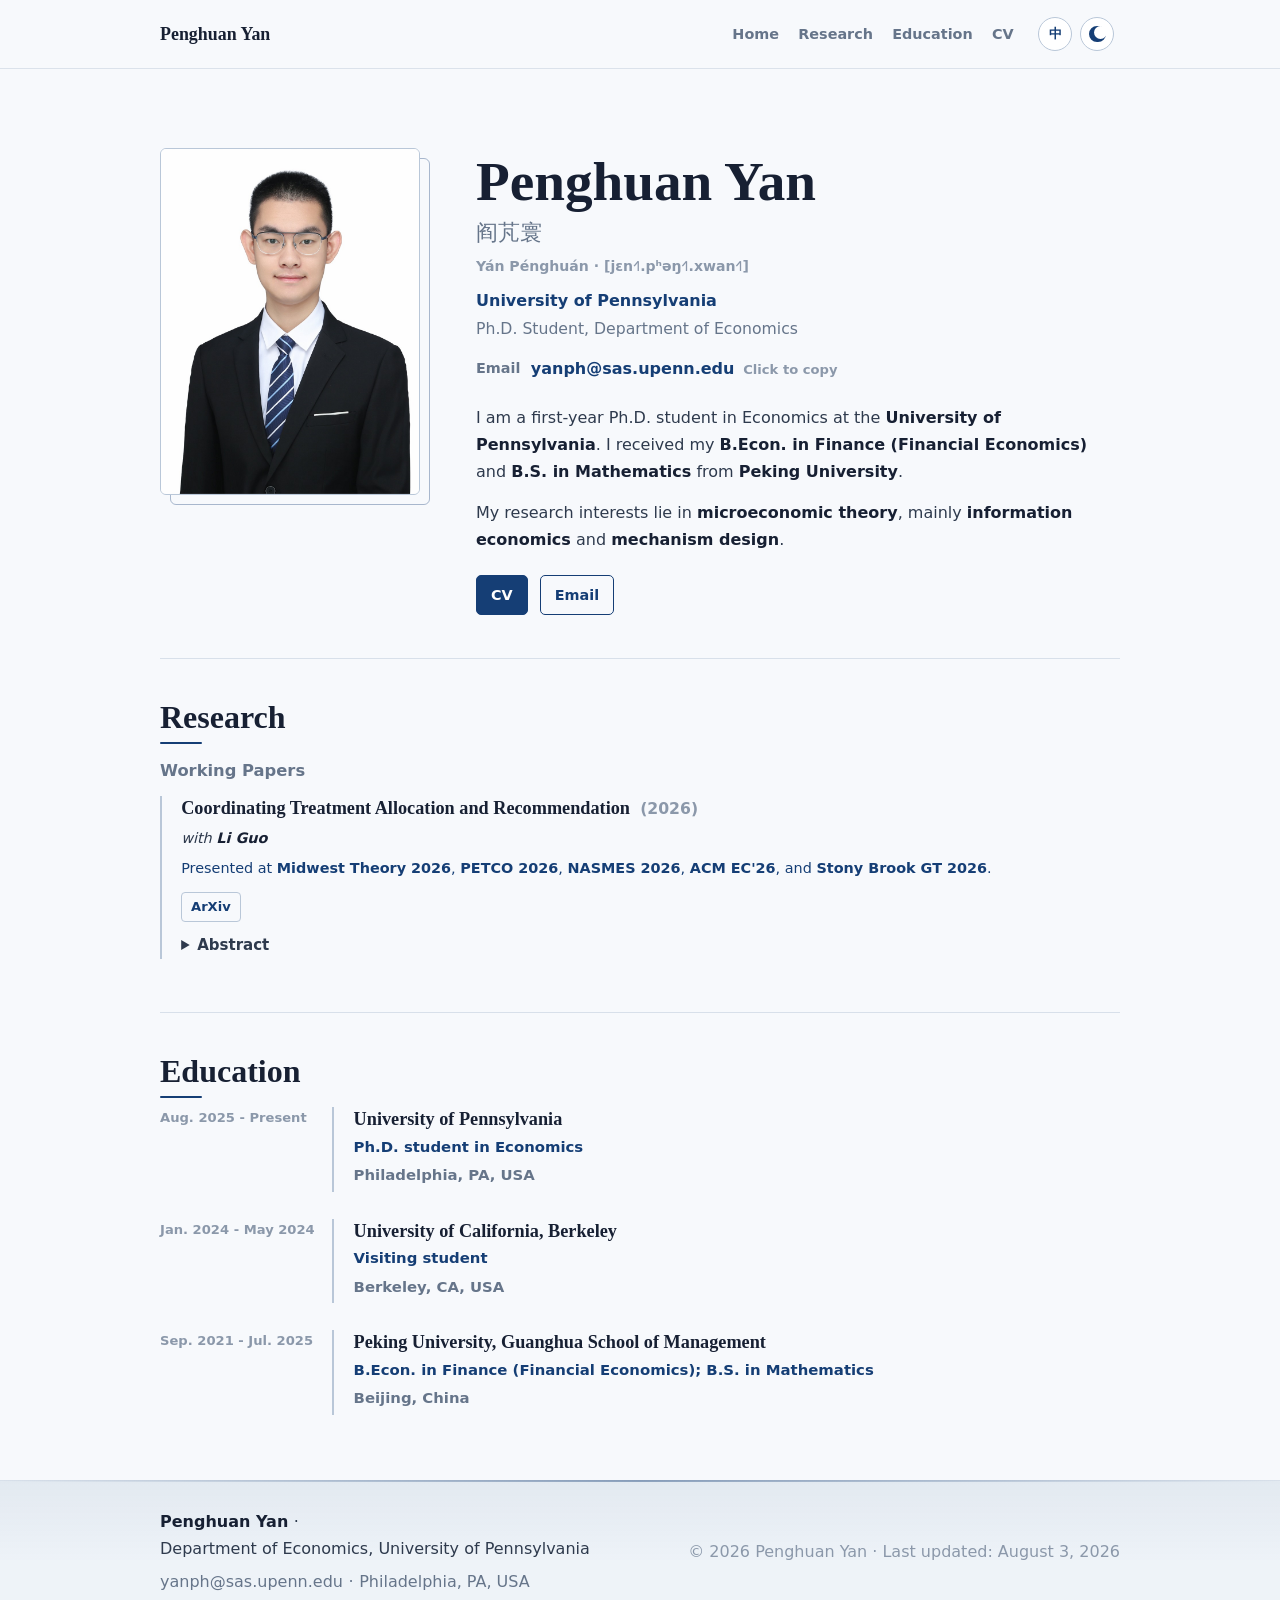
==== commit de4789e7: "Deploy static site from yanph2003/yanph2003-site-source@58f1edc60427f2166568a3724cea32cec1711e36" ====
--- a/index.html
+++ b/index.html
@@ -1,4 +1,4 @@
-<!DOCTYPE html><html lang="en" data-layout="default"> <head><meta charset="UTF-8"><meta name="viewport" content="width=device-width, initial-scale=1.0"><meta name="description" content="I am a first-year Ph.D. student in Economics at the University of Pennsylvania. I received my B.Econ. in Finance (Financial Economics) and B.S. in Mathematics from Peking University."><meta name="generator" content="Astro v6.4.2"><meta name="site-version" content="12054834e69eca83f6e524bc5af99f239e51ce1f"><link rel="icon" type="image/png" href="/images/favicon.png?v=12054834e69eca83f6e524bc5af99f239e51ce1f"><link rel="apple-touch-icon" href="/images/favicon.png?v=12054834e69eca83f6e524bc5af99f239e51ce1f"><title>Penghuan Yan - Ph.D. Student, Department of Economics</title><script>
+<!DOCTYPE html><html lang="en" data-layout="default"> <head><meta charset="UTF-8"><meta name="viewport" content="width=device-width, initial-scale=1.0"><meta name="description" content="I am a first-year Ph.D. student in Economics at the University of Pennsylvania. I received my B.Econ. in Finance (Financial Economics) and B.S. in Mathematics from Peking University."><meta name="generator" content="Astro v6.4.2"><meta name="site-version" content="58f1edc60427f2166568a3724cea32cec1711e36"><link rel="icon" type="image/png" href="/images/favicon.png?v=58f1edc60427f2166568a3724cea32cec1711e36"><link rel="apple-touch-icon" href="/images/favicon.png?v=58f1edc60427f2166568a3724cea32cec1711e36"><title>Penghuan Yan - Ph.D. Student, Department of Economics</title><script>
       (() => {
         const root = document.documentElement;
         root.dataset.headerBooting = "true";
@@ -134,7 +134,7 @@
           bindMenu();
         }
       })();
-    </script><script>(function(){const siteVersion = "12054834e69eca83f6e524bc5af99f239e51ce1f";
+    </script><script>(function(){const siteVersion = "58f1edc60427f2166568a3724cea32cec1711e36";
 
       (() => {
         if (siteVersion === "local-dev") return;
@@ -198,5 +198,5 @@
         }
       })();
     </script><link rel="stylesheet" href="/_astro/BaseLayout.DNlfDnOT.css"></head> <body> <div class="site-shell"> <header class="site-header"> <nav class="site-nav" aria-label="Primary navigation"> <button class="menu-toggle" type="button" aria-label="Open navigation menu" aria-expanded="false" aria-controls="mobile-menu" data-menu-toggle> <span aria-hidden="true"></span> <span aria-hidden="true"></span> <span aria-hidden="true"></span> </button> <span class="tool-header-leading-slot" data-tool-header-leading data-empty="true">  </span> <a class="brand" href="#home"> <span>Penghuan Yan</span> </a> <div class="nav-links"><a href="#home">Home</a><a href="#research">Research</a><a href="#education">Education</a><a href="/files/penghuan-yan-cv.pdf">CV</a></div> <div class="site-controls" aria-label="Site controls"> <span class="tool-header-actions-slot" data-tool-header-actions data-empty="true">   </span> <a class="nav-action" href="/zh/" aria-label="Switch to Chinese"> <span aria-hidden="true">中</span> </a> <button class="theme-toggle" type="button" aria-label="Toggle dark mode" aria-pressed="false" data-theme-toggle> <span class="theme-icon" aria-hidden="true"></span> </button>   </div> </nav> </header>  <button class="mobile-menu-backdrop" type="button" data-menu-backdrop data-menu-close hidden></button> <aside class="mobile-menu" id="mobile-menu" aria-label="Mobile navigation" aria-hidden="true" data-mobile-menu> <div class="mobile-menu-head"> <span>Penghuan Yan</span> <button class="menu-close" type="button" aria-label="Close navigation menu" data-menu-close> <span aria-hidden="true"></span> <span aria-hidden="true"></span> </button> </div> <nav class="mobile-menu-links" aria-label="Mobile navigation"> <a href="#home" data-menu-close>Home</a><a href="#research" data-menu-close>Research</a><a href="#education" data-menu-close>Education</a><a href="/files/penghuan-yan-cv.pdf" data-menu-close>CV</a> </nav> </aside>  <main class="main-content">  <section class="academic-hero" id="home"> <div class="portrait-frame"> <img src="/images/profile-penghuan-yan.jpg" alt="Portrait of Penghuan Yan"> </div> <div class="hero-profile">  <h1>Penghuan Yan</h1> <p class="hero-name-cn"> <span>阎芃寰</span> <span class="name-reading">Yán Pénghuán · [jɛn˧˥.pʰəŋ˧˥.xwan˧˥]</span> </p> <p class="hero-affiliation">University of Pennsylvania</p> <p class="hero-title">Ph.D. Student, Department of Economics</p> <div class="hero-email"> <span>Email</span> <button class="email-copy" type="button" data-copy-email="yanph@sas.upenn.edu" data-copy-done="Copied" data-copy-failed="Copy failed" aria-label="Copy email address: yanph@sas.upenn.edu" title="Copy email address"> <span class="email-text">yanph@sas.upenn.edu</span> <span class="copy-status" aria-live="polite" data-copy-status> Click to copy </span> </button> </div> <div class="markdown-body hero-bio"> <p>I am a first-year Ph.D. student in Economics at the <strong>University of Pennsylvania</strong>. I received my <strong>B.Econ. in Finance (Financial Economics)</strong> and <strong>B.S. in Mathematics</strong> from <strong>Peking University</strong>.</p>
-<p>My research interests lie in <strong>microeconomic theory</strong>, mainly <strong>information economics</strong> and <strong>mechanism design</strong>.</p> </div> <div class="profile-actions" aria-label="Profile links"> <a class="button" href="/files/penghuan-yan-cv.pdf"> CV </a><a class="button secondary" href="mailto:yanph@sas.upenn.edu"> Email </a> </div> </div> </section> <div class="page-divider" aria-hidden="true"></div> <section class="academic-section" id="research"> <h2 class="section-title">Research</h2> <div class="research-groups"> <section class="research-group" aria-labelledby="research-working-paper"> <h3 class="research-group-title" id="research-working-paper"> Working Papers </h3> <div class="paper-list"> <article class="paper-item"> <div class="paper-body"> <h4 class="paper-title"> <span>Coordinating Treatment Allocation and Recommendation</span> <span class="paper-year">(2026)</span> </h4>  <p class="paper-coauthors"> <span>with </span> <a class="paper-coauthor-name" href="https://liguo16.com/">Li Guo</a><span></span>  <span></span> </p>  <p class="paper-status"> <span>Presented at </span><strong>Midwest Theory 2026</strong><span>, </span><strong>PETCO 2026</strong><span>, </span><strong>NASMES 2026</strong><span>; accepted for presentation at </span><strong>ACM EC&#39;26</strong><span>, </span><strong>Stony Brook GT 2026</strong><span>.</span> </p> <div class="paper-links"> <a href="https://arxiv.org/pdf/2606.21120">ArXiv</a> </div> <details class="paper-abstract"> <summary><strong>Abstract</strong></summary> <p>We study a model in which a sender allocates limited treatment to agents with heterogeneous quality and later recommends selected agents to a receiver, seeking to maximize the number of agents accepted by the receiver. All agents value treatment, which improves agents&#39; quality, but treatment must be allocated before the sender observes agents&#39; initial quality; recommendation occurs only after quality is learned. A natural benchmark is to design the two instruments separately: allocate treatment randomly first, and then recommend agents from the top down afterward. Our main result shows that the sender can do strictly better by coordinating treatment allocation with recommendations. In the optimal joint mechanism, treatment is non-monotone in quality: an intermediate group has a lower treatment probability than both higher- and lower-quality agents, but is compensated with a guaranteed recommendation when treatment is realized. We provide an implementation through contracts that induce self-selection and discuss applications to education, industrial policy, and startup incubation. The takeaway is simple: coordinate treatment allocation and recommendation.</p>  </details> </div> </article> </div> </section> </div> </section> <div class="page-divider" aria-hidden="true"></div> <section class="academic-section" id="education"> <h2 class="section-title">Education</h2> <div class="timeline-list"> <article class="timeline-entry"> <div class="timeline-time">Aug. 2025 - Present</div> <div class="timeline-copy"> <h3>University of Pennsylvania</h3> <p class="timeline-program">Ph.D. student in Economics</p> <p class="timeline-location">Philadelphia, PA, USA</p> <div class="markdown-body">  </div> </div> </article><article class="timeline-entry"> <div class="timeline-time">Jan. 2024 - May 2024</div> <div class="timeline-copy"> <h3>University of California, Berkeley</h3> <p class="timeline-program">Visiting student</p> <p class="timeline-location">Berkeley, CA, USA</p> <div class="markdown-body">  </div> </div> </article><article class="timeline-entry"> <div class="timeline-time">Sep. 2021 - Jul. 2025</div> <div class="timeline-copy"> <h3>Peking University, Guanghua School of Management</h3> <p class="timeline-program">B.Econ. in Finance (Financial Economics); B.S. in Mathematics</p> <p class="timeline-location">Beijing, China</p> <div class="markdown-body">  </div> </div> </article> </div> </section> <script type="module">(()=>{const i=async t=>{if(navigator.clipboard&&navigator.clipboard.writeText){await navigator.clipboard.writeText(t);return}const e=document.createElement("textarea");e.value=t,e.setAttribute("readonly",""),e.style.position="fixed",e.style.opacity="0",document.body.appendChild(e),e.select(),document.execCommand("copy"),e.remove()},n=()=>{document.querySelectorAll("[data-copy-email]").forEach(t=>{if(!(t instanceof HTMLButtonElement)||t.dataset.copyBound==="true")return;t.dataset.copyBound="true";const e=t.querySelector("[data-copy-status]"),a=e?.textContent??"";let o;t.addEventListener("click",async()=>{const c=t.dataset.copyEmail;if(c){try{await i(c),e&&(e.textContent=t.dataset.copyDone??a)}catch{e&&(e.textContent=t.dataset.copyFailed??a)}o&&window.clearTimeout(o),o=window.setTimeout(()=>{e&&(e.textContent=a)},1800)}})})};document.readyState==="loading"?document.addEventListener("DOMContentLoaded",n,{once:!0}):n()})();</script>  </main> <footer class="site-footer"> <div class="site-footer-inner"> <div class="footer-identity"> <p class="footer-line"> <strong>Penghuan Yan</strong> <span class="footer-separator" aria-hidden="true">·</span> <span>Department of Economics, University of Pennsylvania</span> </p> <p class="footer-line"> <span>yanph@sas.upenn.edu</span>  <span class="footer-separator" aria-hidden="true">·</span> <span>Philadelphia, PA, USA</span>  </p> </div> <p class="footer-meta">
-© 2026 Penghuan Yan · Last updated: June 29, 2026 </p> </div> </footer> </div> </body></html>+<p>My research interests lie in <strong>microeconomic theory</strong>, mainly <strong>information economics</strong> and <strong>mechanism design</strong>.</p> </div> <div class="profile-actions" aria-label="Profile links"> <a class="button" href="/files/penghuan-yan-cv.pdf"> CV </a><a class="button secondary" href="mailto:yanph@sas.upenn.edu"> Email </a> </div> </div> </section> <div class="page-divider" aria-hidden="true"></div> <section class="academic-section" id="research"> <h2 class="section-title">Research</h2> <div class="research-groups"> <section class="research-group" aria-labelledby="research-working-paper"> <h3 class="research-group-title" id="research-working-paper"> Working Papers </h3> <div class="paper-list"> <article class="paper-item"> <div class="paper-body"> <h4 class="paper-title"> <span>Coordinating Treatment Allocation and Recommendation</span> <span class="paper-year">(2026)</span> </h4>  <p class="paper-coauthors"> <span>with </span> <a class="paper-coauthor-name" href="https://liguo16.com/">Li Guo</a><span></span>  <span></span> </p>  <p class="paper-status"> <span>Presented at </span><strong>Midwest Theory 2026</strong><span>, </span><strong>PETCO 2026</strong><span>, </span><strong>NASMES 2026</strong><span>, </span><strong>ACM EC&#39;26</strong><span>, and </span><strong>Stony Brook GT 2026</strong><span>.</span> </p> <div class="paper-links"> <a href="https://arxiv.org/pdf/2606.21120">ArXiv</a> </div> <details class="paper-abstract"> <summary><strong>Abstract</strong></summary> <p>We study a model in which a sender allocates limited treatment to agents with heterogeneous quality and later recommends selected agents to a receiver, seeking to maximize the number of agents accepted by the receiver. All agents value treatment, which improves agents&#39; quality, but treatment must be allocated before the sender observes agents&#39; initial quality; recommendation occurs only after quality is learned. A natural benchmark is to design the two instruments separately: allocate treatment randomly first, and then recommend agents from the top down afterward. Our main result shows that the sender can do strictly better by coordinating treatment allocation with recommendations. In the optimal joint mechanism, treatment is non-monotone in quality: an intermediate group has a lower treatment probability than both higher- and lower-quality agents, but is compensated with a guaranteed recommendation when treatment is realized. We provide an implementation through contracts that induce self-selection and discuss applications to education, industrial policy, and startup incubation. The takeaway is simple: coordinate treatment allocation and recommendation.</p>  </details> </div> </article> </div> </section> </div> </section> <div class="page-divider" aria-hidden="true"></div> <section class="academic-section" id="education"> <h2 class="section-title">Education</h2> <div class="timeline-list"> <article class="timeline-entry"> <div class="timeline-time">Aug. 2025 - Present</div> <div class="timeline-copy"> <h3>University of Pennsylvania</h3> <p class="timeline-program">Ph.D. student in Economics</p> <p class="timeline-location">Philadelphia, PA, USA</p> <div class="markdown-body">  </div> </div> </article><article class="timeline-entry"> <div class="timeline-time">Jan. 2024 - May 2024</div> <div class="timeline-copy"> <h3>University of California, Berkeley</h3> <p class="timeline-program">Visiting student</p> <p class="timeline-location">Berkeley, CA, USA</p> <div class="markdown-body">  </div> </div> </article><article class="timeline-entry"> <div class="timeline-time">Sep. 2021 - Jul. 2025</div> <div class="timeline-copy"> <h3>Peking University, Guanghua School of Management</h3> <p class="timeline-program">B.Econ. in Finance (Financial Economics); B.S. in Mathematics</p> <p class="timeline-location">Beijing, China</p> <div class="markdown-body">  </div> </div> </article> </div> </section> <script type="module">(()=>{const i=async t=>{if(navigator.clipboard&&navigator.clipboard.writeText){await navigator.clipboard.writeText(t);return}const e=document.createElement("textarea");e.value=t,e.setAttribute("readonly",""),e.style.position="fixed",e.style.opacity="0",document.body.appendChild(e),e.select(),document.execCommand("copy"),e.remove()},n=()=>{document.querySelectorAll("[data-copy-email]").forEach(t=>{if(!(t instanceof HTMLButtonElement)||t.dataset.copyBound==="true")return;t.dataset.copyBound="true";const e=t.querySelector("[data-copy-status]"),a=e?.textContent??"";let o;t.addEventListener("click",async()=>{const c=t.dataset.copyEmail;if(c){try{await i(c),e&&(e.textContent=t.dataset.copyDone??a)}catch{e&&(e.textContent=t.dataset.copyFailed??a)}o&&window.clearTimeout(o),o=window.setTimeout(()=>{e&&(e.textContent=a)},1800)}})})};document.readyState==="loading"?document.addEventListener("DOMContentLoaded",n,{once:!0}):n()})();</script>  </main> <footer class="site-footer"> <div class="site-footer-inner"> <div class="footer-identity"> <p class="footer-line"> <strong>Penghuan Yan</strong> <span class="footer-separator" aria-hidden="true">·</span> <span>Department of Economics, University of Pennsylvania</span> </p> <p class="footer-line"> <span>yanph@sas.upenn.edu</span>  <span class="footer-separator" aria-hidden="true">·</span> <span>Philadelphia, PA, USA</span>  </p> </div> <p class="footer-meta">
+© 2026 Penghuan Yan · Last updated: August 3, 2026 </p> </div> </footer> </div> </body></html>
